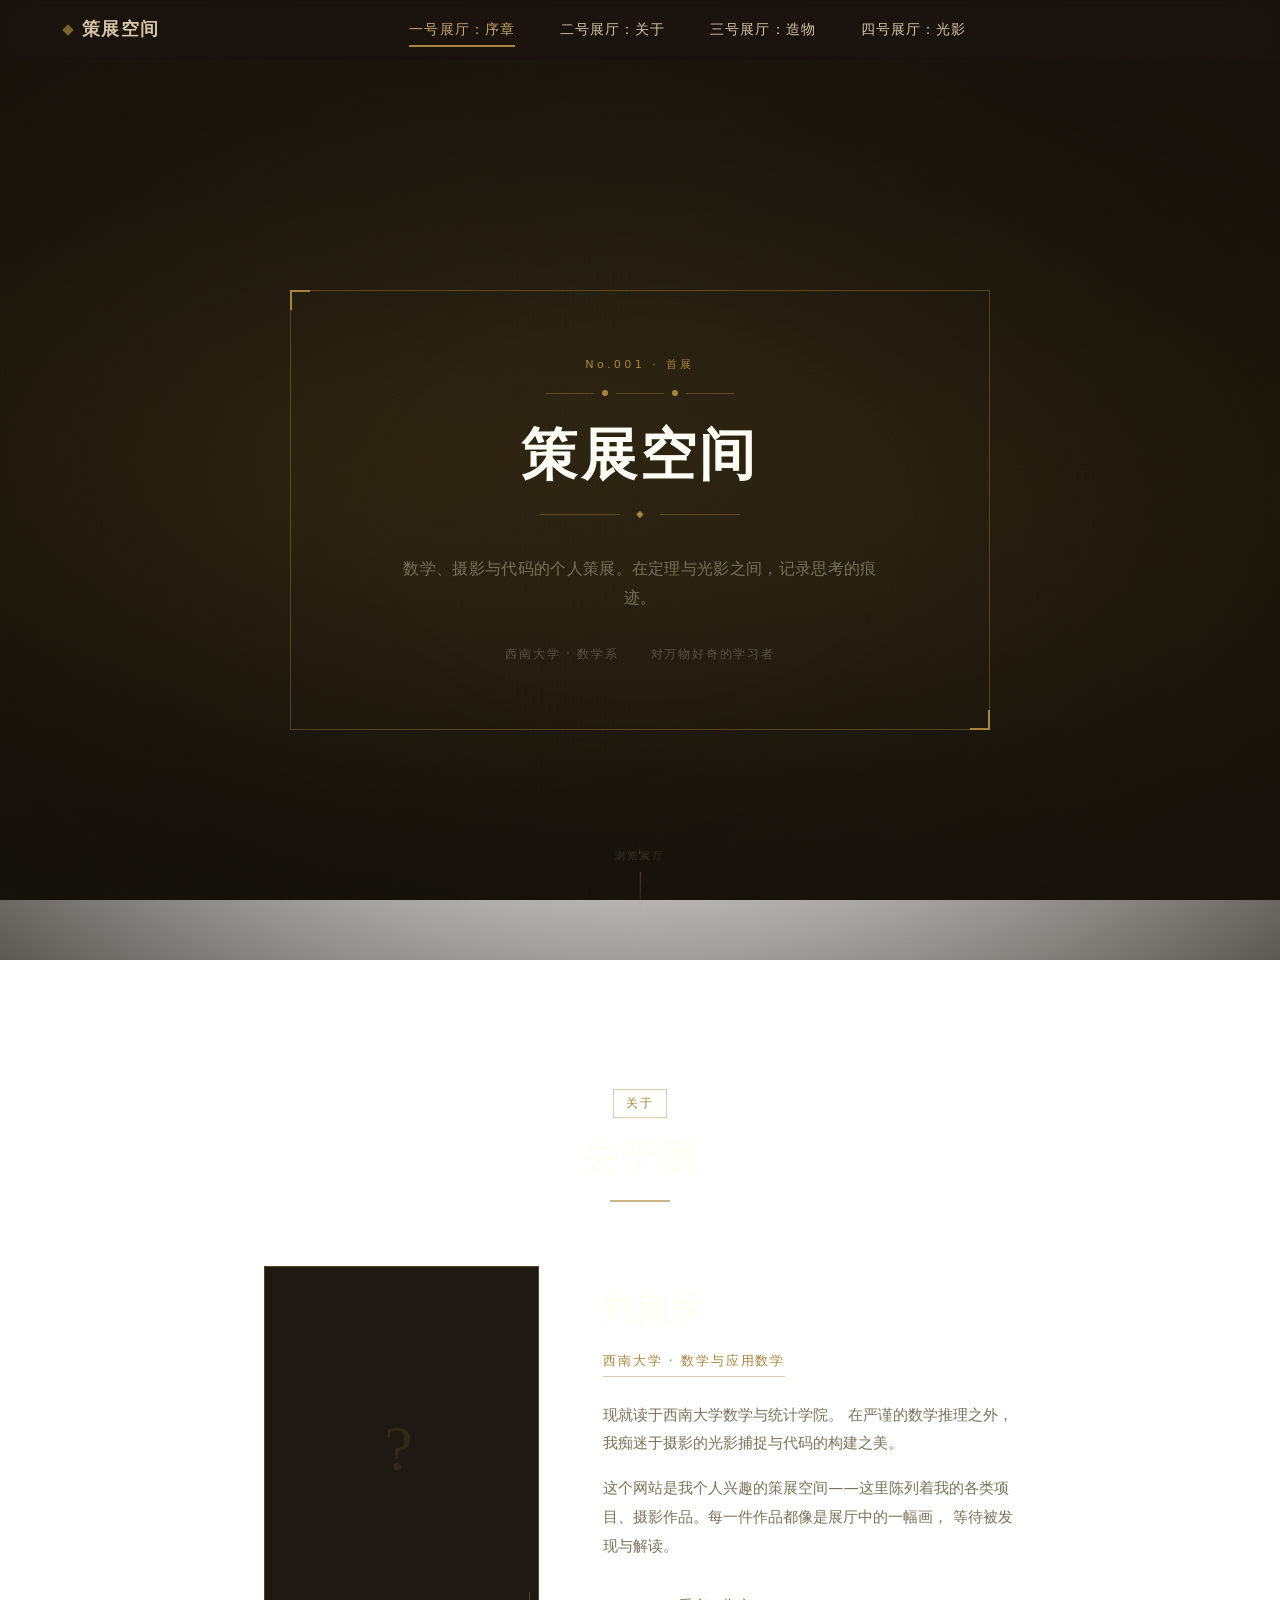
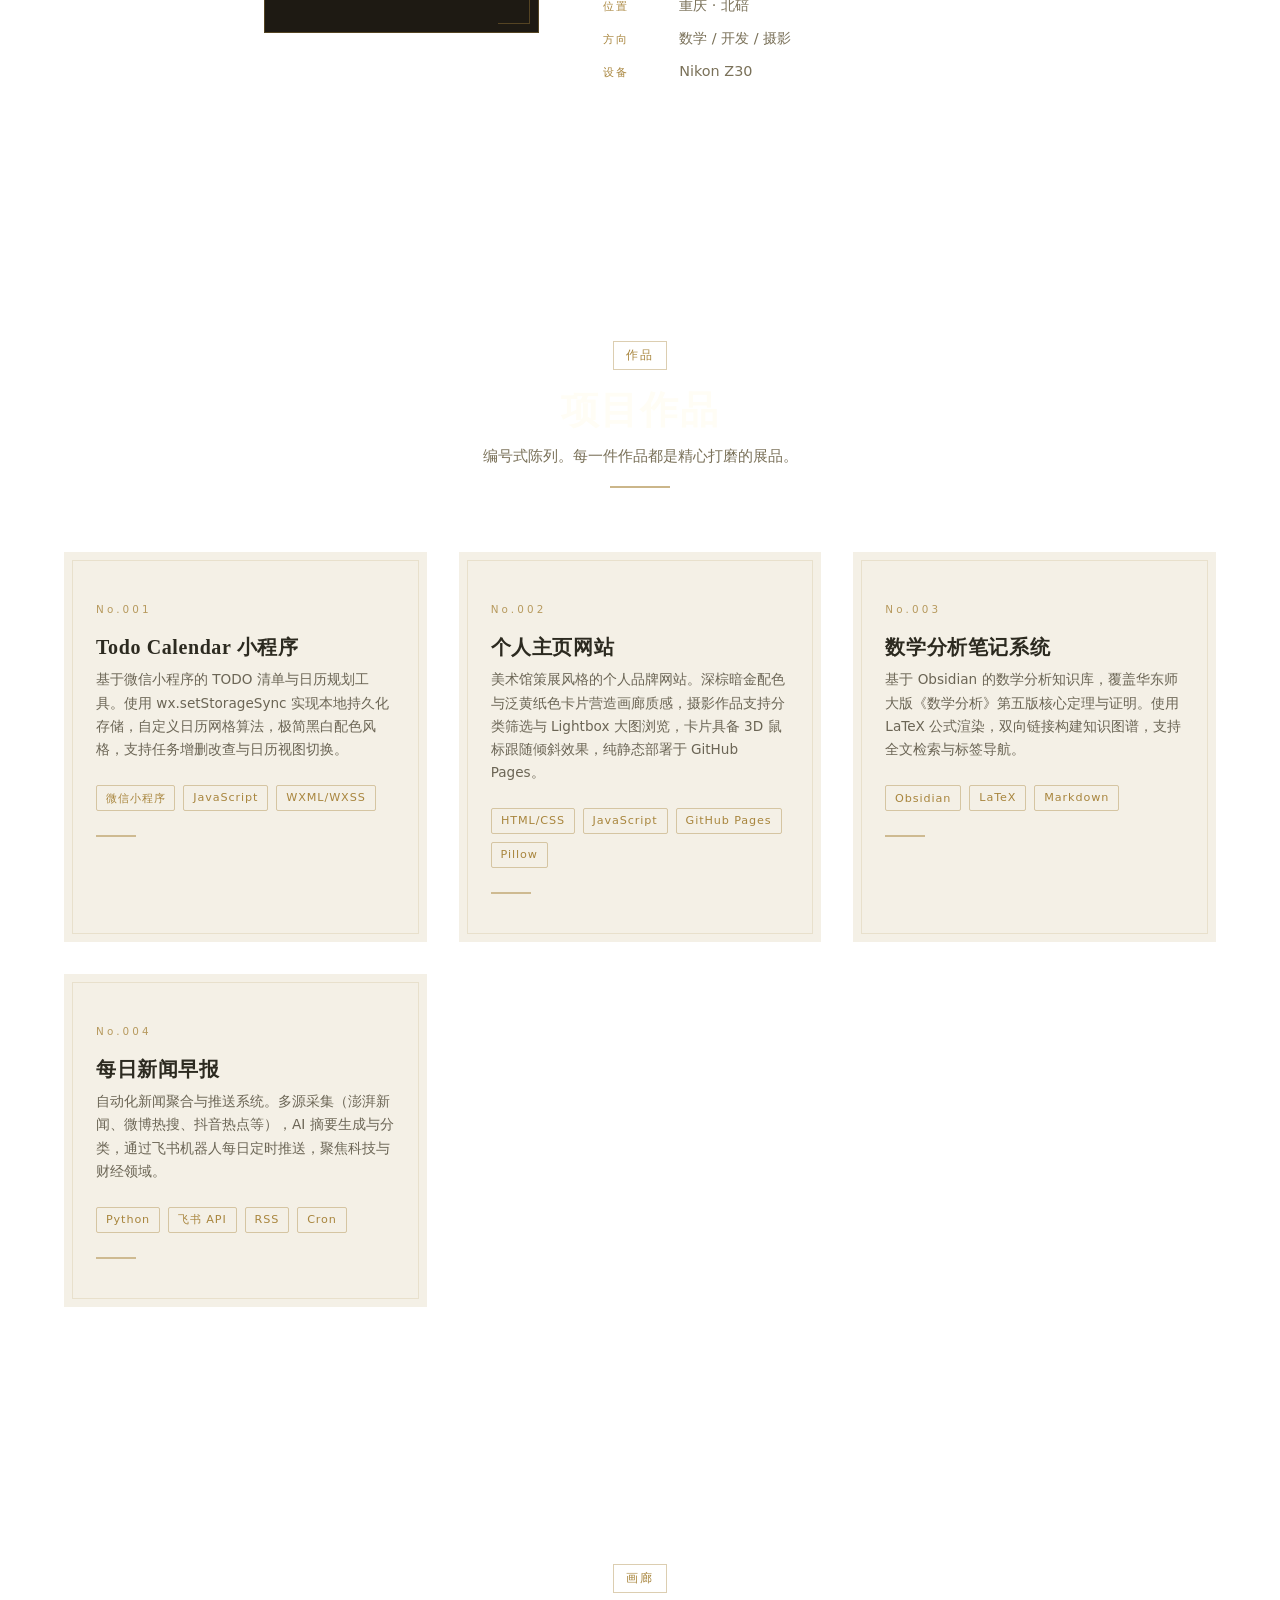
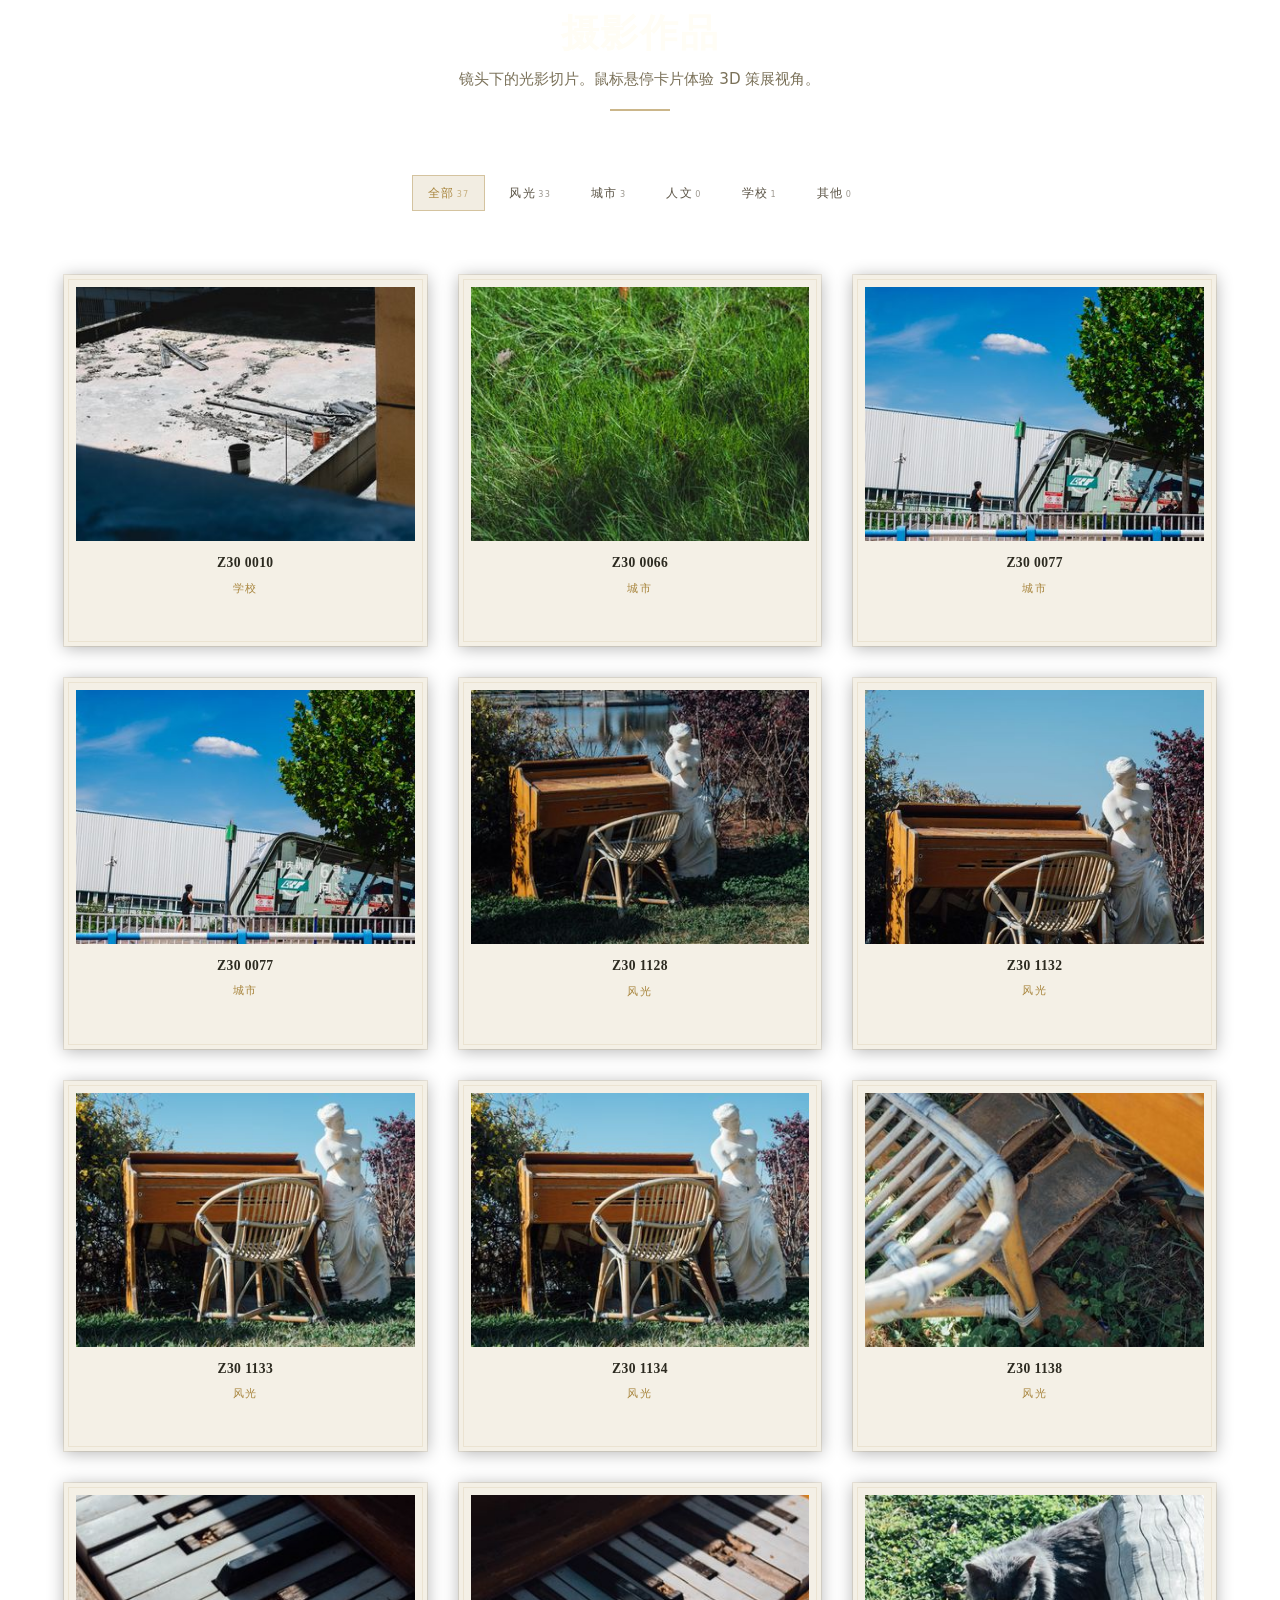
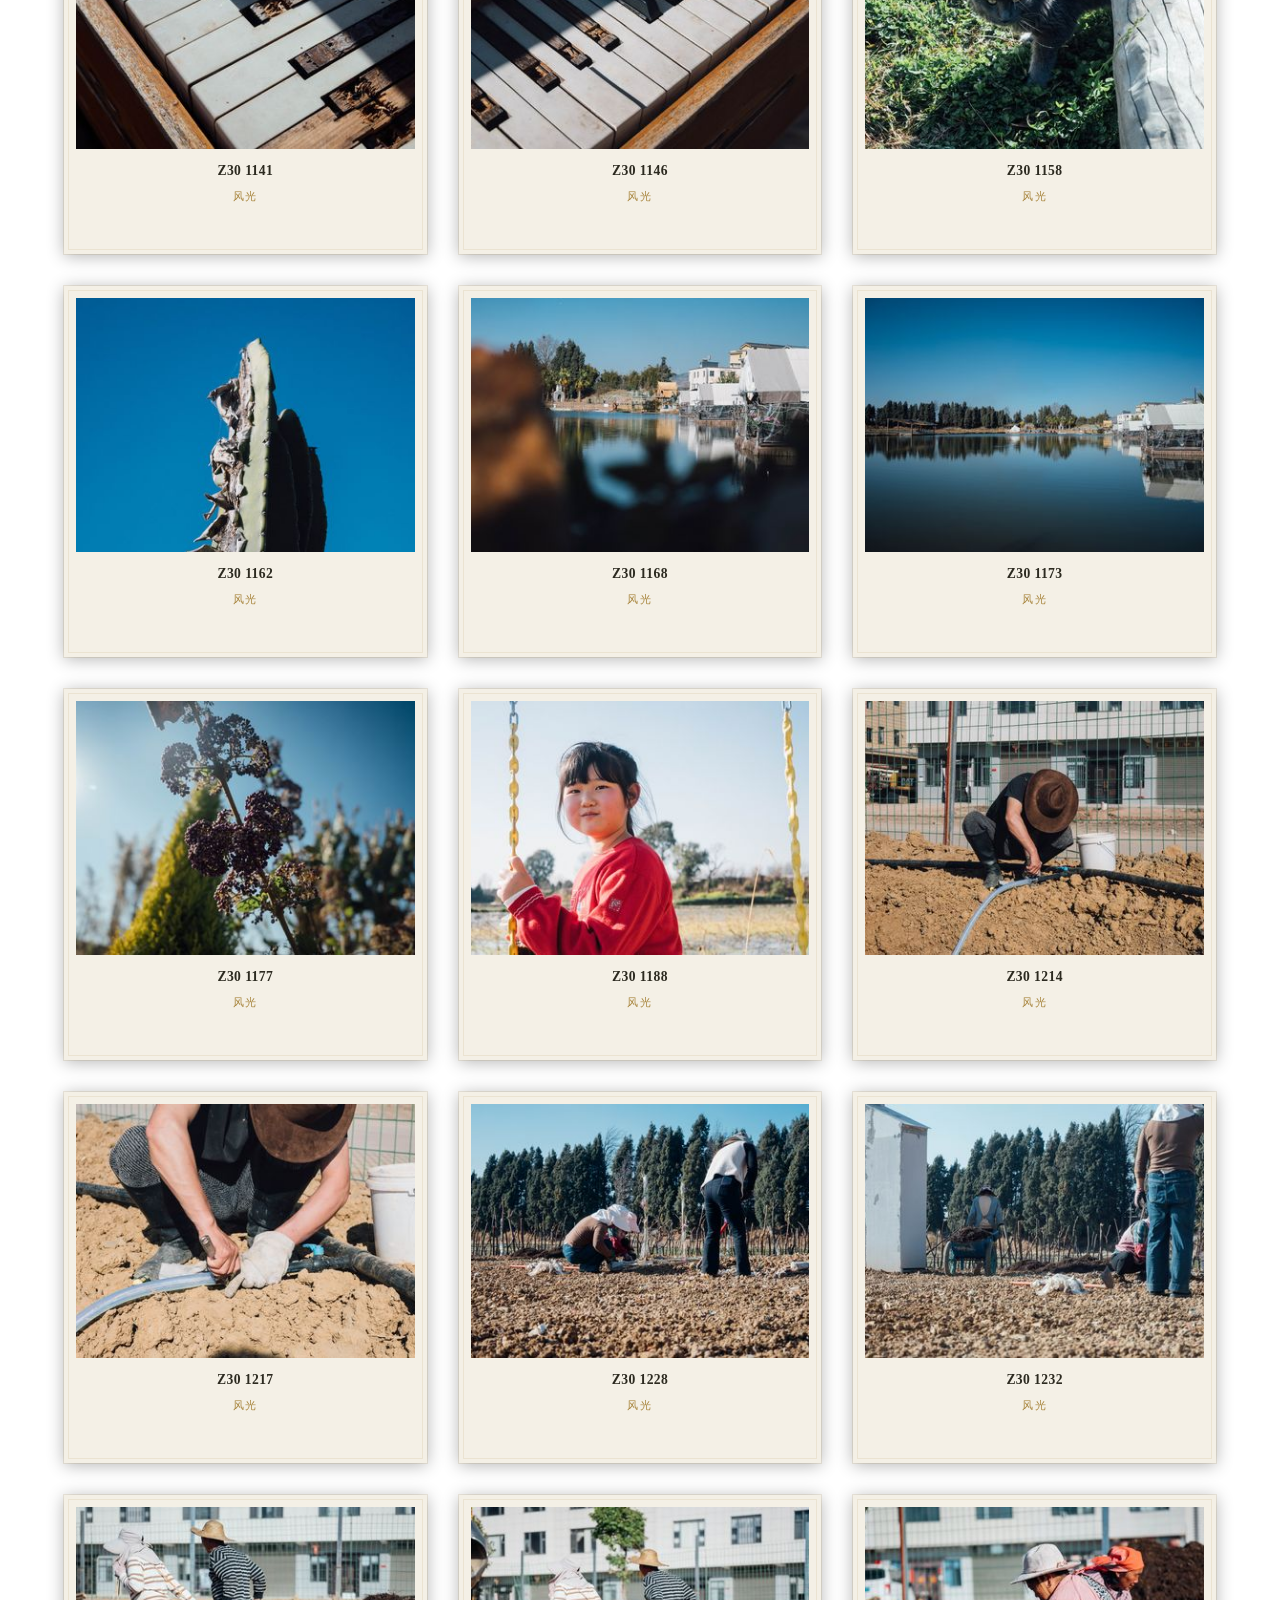
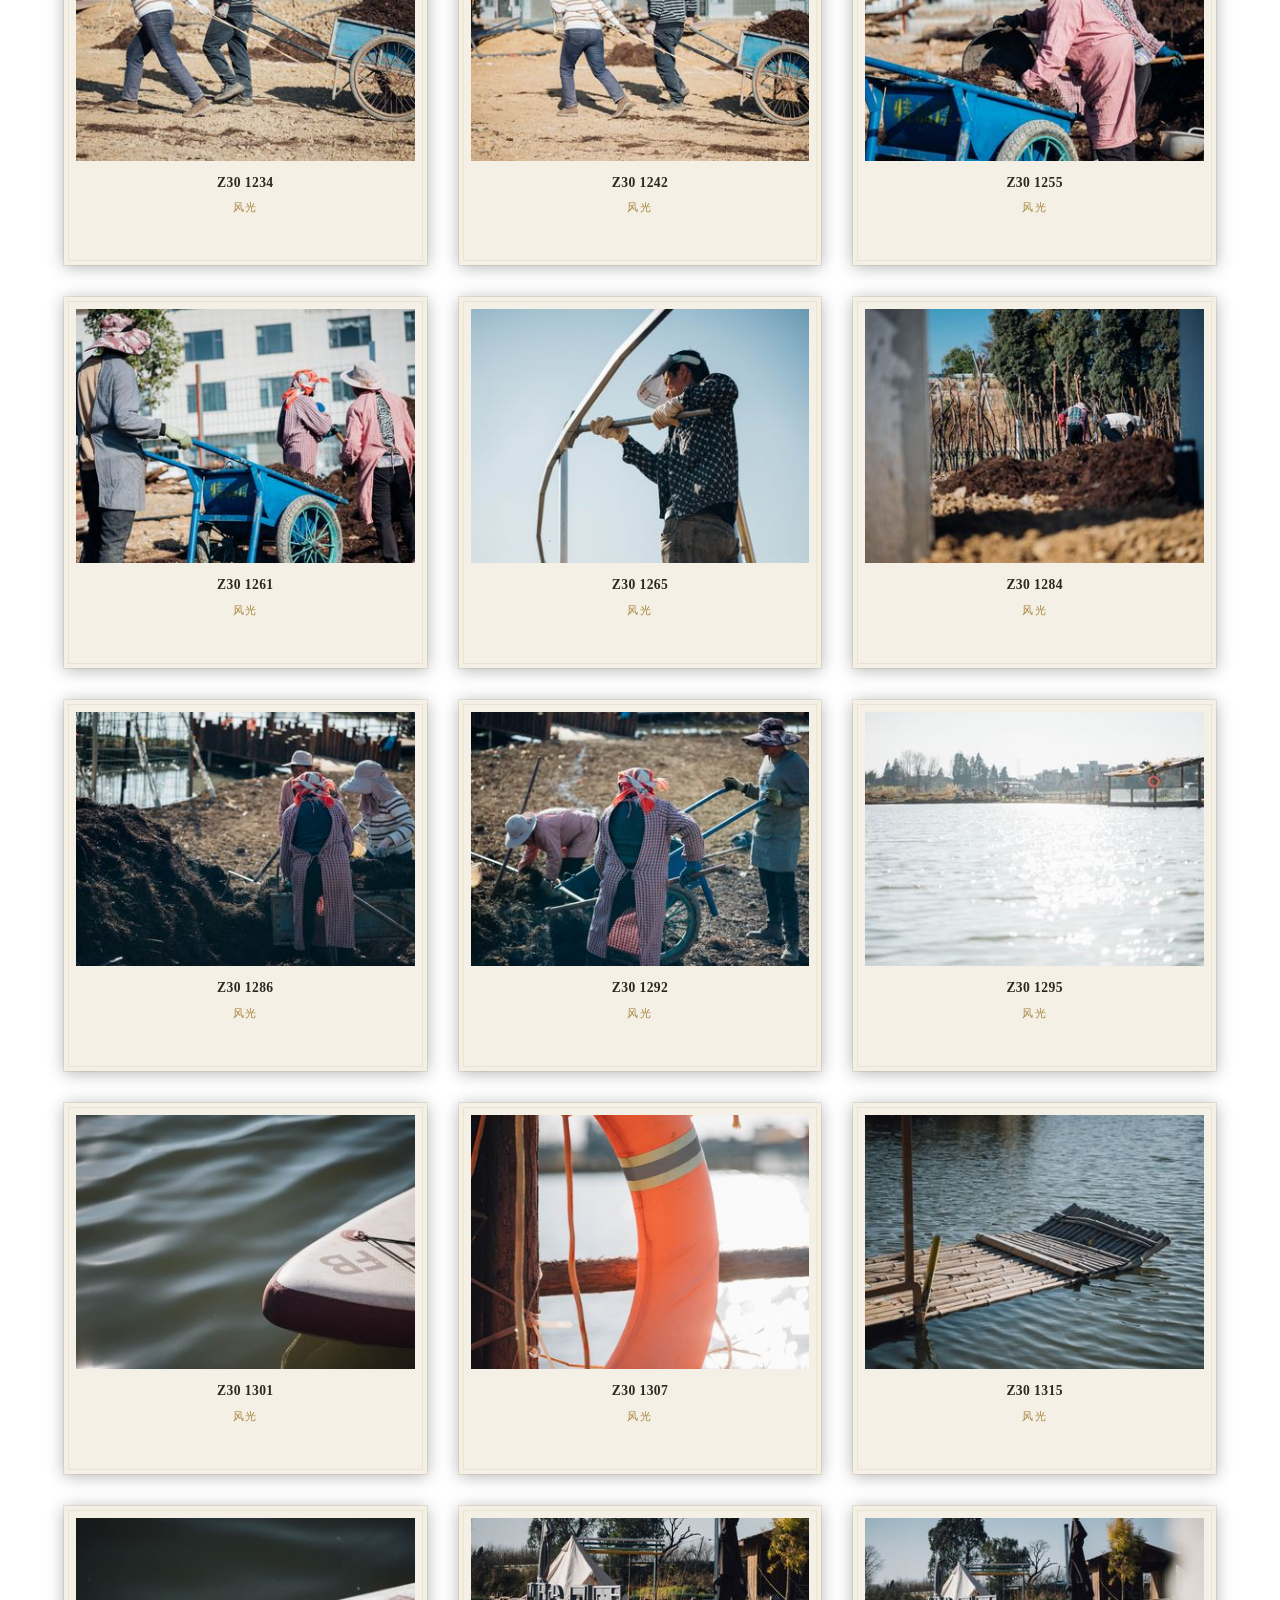
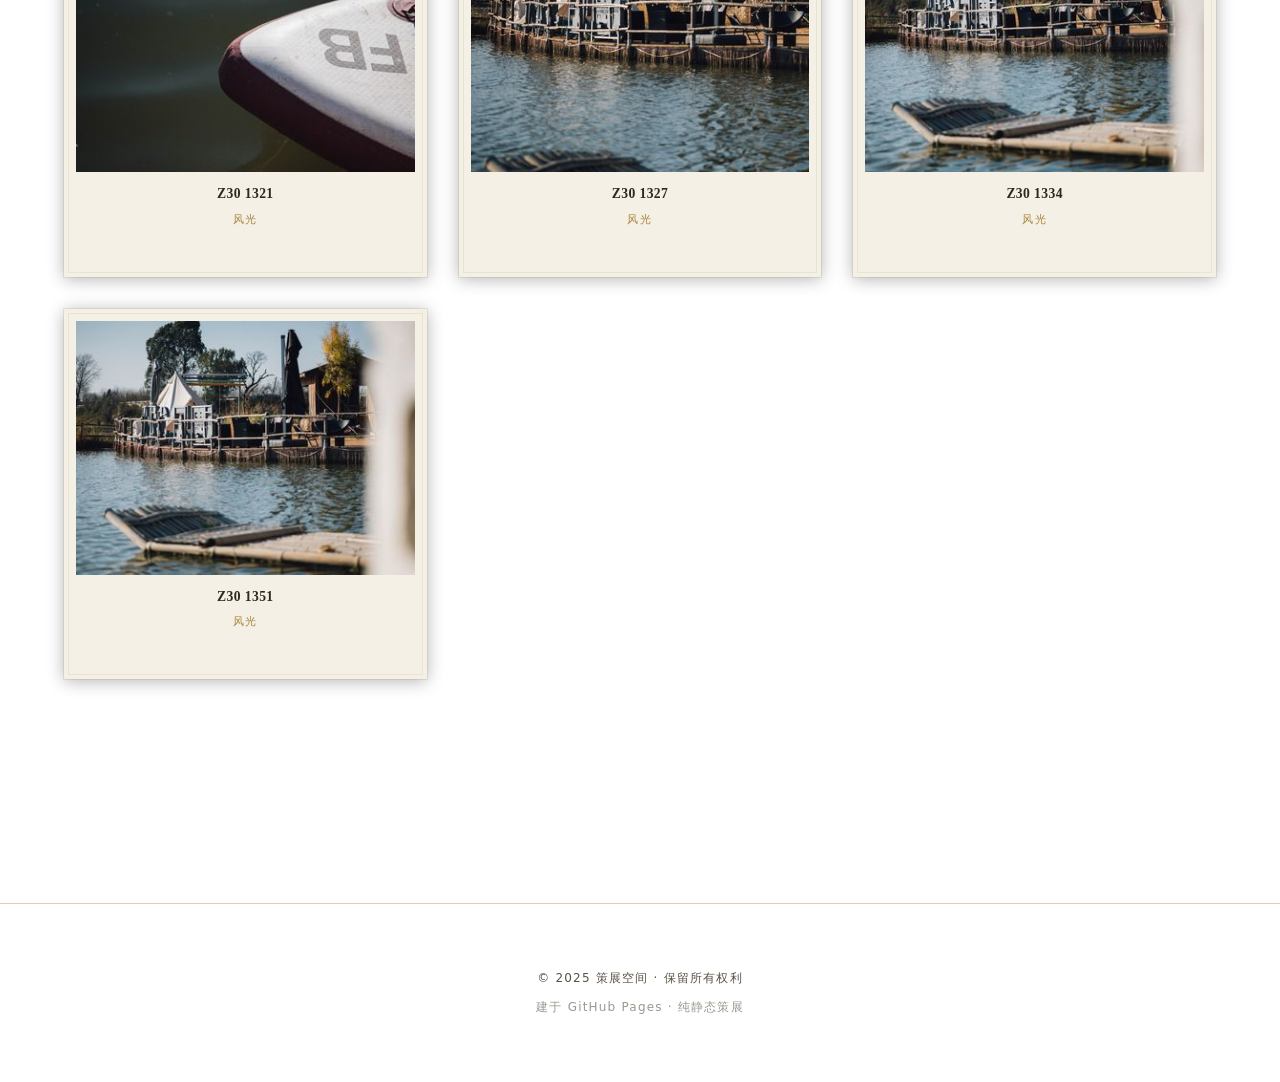
==== index.html @ edd79887 "init: 策展空间个人站（公开版，朋友照片已出库）" ====
<!DOCTYPE html>
<html lang="zh-CN">
<head>
  <meta charset="UTF-8" />
  <meta name="viewport" content="width=device-width, initial-scale=1.0" />
  <meta name="description" content="个人主页 — 数学、摄影与代码的策展空间" />
  <title>策展空间 · 个人主页</title>

  <!-- CSS (顺序: reset → variables → layout → 板块) -->
  <link rel="stylesheet" href="css/reset.css" />
  <link rel="stylesheet" href="css/variables.css" />
  <link rel="stylesheet" href="css/layout.css" />
  <link rel="stylesheet" href="css/hero.css" />
  <link rel="stylesheet" href="css/about.css" />
  <link rel="stylesheet" href="css/projects.css" />
  <link rel="stylesheet" href="css/gallery.css" />
  <link rel="stylesheet" href="css/lightbox.css" />
  <link rel="stylesheet" href="css/hero-effects.css" />
  <link rel="stylesheet" href="css/nav.css" />

  <!-- Favicon (简单几何图形 SVG) -->
  <link rel="icon" href="data:image/svg+xml,<svg xmlns='http://www.w3.org/2000/svg' viewBox='0 0 100 100'><rect width='100' height='100' fill='%2317130C' rx='4'/><text y='72' font-size='60' text-anchor='middle' x='50' fill='%23A8853D' font-family='serif'>策</text></svg>" />
</head>
<body>

  <!-- ═══════════════════════════════════════════
        顶部导航栏
        ═══════════════════════════════════════════ -->
  <header class="nav" id="nav">
    <div class="nav__inner container">
      <!-- 左侧: Logo -->
      <a href="#home" class="nav__logo" aria-label="返回首页">
        <span class="nav__logo-decor"></span>
        <span class="nav__logo-text">策展空间</span>
      </a>

      <!-- 中间: 导航链接 -->
      <nav class="nav__menu" id="nav-menu" aria-label="主导航">
        <ul class="nav__links">
          <li><a href="#home" class="nav__link nav__link--active">一号展厅：序章</a></li>
          <li><a href="#about" class="nav__link">二号展厅：关于</a></li>
          <li><a href="#projects" class="nav__link">三号展厅：造物</a></li>
          <li><a href="#gallery" class="nav__link">四号展厅：光影</a></li>
        </ul>
      </nav>

      <!-- 右侧: 操作按钮 -->
      <div class="nav__actions">
        <!-- 汉堡菜单 (移动端) -->
        <button class="nav__hamburger" id="nav-hamburger" aria-expanded="false" aria-controls="nav-menu" aria-label="打开菜单">
          <span class="nav__hamburger-line"></span>
          <span class="nav__hamburger-line"></span>
        </button>
      </div>
    </div>
  </header>

  <!-- 移动端遮罩 -->
  <div class="nav__overlay" id="nav-overlay"></div>

  <!-- ═══════════════════════════════════════════
        Hero 首屏
        ═══════════════════════════════════════════ -->
  <header class="hero" id="home">

    <!-- 动态背景层：Ken Burns 推拉 + 金色光点漂浮 -->
    <div class="hero__bg"></div>
    <div class="hero__particles">
      <span class="hero__particle"></span><span class="hero__particle"></span>
      <span class="hero__particle"></span><span class="hero__particle"></span>
      <span class="hero__particle"></span><span class="hero__particle"></span>
      <span class="hero__particle"></span><span class="hero__particle"></span>
      <span class="hero__particle"></span><span class="hero__particle"></span>
      <span class="hero__particle"></span><span class="hero__particle"></span>
    </div>

    <div class="hero__frame fade-in">
      <div class="hero__number">No.001 · 首展</div>

      <!-- 装饰 -->
      <div class="hero__ornament">
        <span class="hero__ornament-line"></span>
        <span class="hero__ornament-dot"></span>
        <span class="hero__ornament-line"></span>
        <span class="hero__ornament-dot"></span>
        <span class="hero__ornament-line"></span>
      </div>

      <h1 class="hero__title">
        <span class="hero__title-line">策展空间</span>
      </h1>

      <div class="hero__divider">
        <span class="hero__divider-line"></span>
        <span class="hero__divider-icon">◆</span>
        <span class="hero__divider-line"></span>
      </div>

      <p class="hero__subtitle">
        数学、摄影与代码的个人策展。在定理与光影之间，记录思考的痕迹。
      </p>

      <div class="hero__meta">
        <span>西南大学 · 数学系</span>
        <span>对万物好奇的学习者</span>
      </div>
    </div>

    <!-- 滚动指示 -->
    <a href="#about" class="hero__scroll" aria-label="向下滚动">
      <span class="hero__scroll-text">浏览展厅</span>
      <span class="hero__scroll-line"></span>
    </a>
  </header>


  <!-- ═══════════════════════════════════════════
       关于我
       ═══════════════════════════════════════════ -->
  <section class="section" id="about">
    <div class="container container--narrow">

      <div class="section__header fade-in">
        <span class="section__label">关于</span>
        <h2 class="section__title">关于我</h2>
        <div class="rule"></div>
      </div>

      <div class="about__content">
        <!-- 左侧: 肖像 -->
        <div class="about__portrait fade-in fade-in--delay-1">
          <div class="about__portrait-frame">
            <span class="about__portrait-placeholder">?</span>
          </div>
        </div>

        <!-- 右侧: 文字 -->
        <div class="about__text fade-in fade-in--delay-2">
          <h2 class="about__name">刘同学</h2>
          <span class="about__role">西南大学 · 数学与应用数学</span>

          <div class="about__bio">
            <p>
              现就读于西南大学数学与统计学院。 在严谨的数学推理之外，我痴迷于摄影的光影捕捉与代码的构建之美。
            </p>
            <p>
              这个网站是我个人兴趣的策展空间——这里陈列着我的各类项目、摄影作品。每一件作品都像是展厅中的一幅画，
              等待被发现与解读。
            </p>
          </div>

          <div class="about__details">
            <div class="about__detail">
              <span class="about__detail-label">位置</span>
              <span class="about__detail-value">重庆 · 北碚</span>
            </div>
            <div class="about__detail">
              <span class="about__detail-label">方向</span>
              <span class="about__detail-value">数学 / 开发 / 摄影</span>
            </div>
            <div class="about__detail">
              <span class="about__detail-label">设备</span>
              <span class="about__detail-value">Nikon Z30</span>
            </div>
          </div>
        </div>
      </div>

    </div>
  </section>


  <!-- ═══════════════════════════════════════════
       项目作品
       ═══════════════════════════════════════════ -->
  <section class="section" id="projects">
    <div class="container">

      <div class="section__header fade-in">
        <span class="section__label">作品</span>
        <h2 class="section__title">项目作品</h2>
        <p class="section__subtitle">
          编号式陈列。每一件作品都是精心打磨的展品。
        </p>
        <div class="rule"></div>
      </div>

      <div class="projects__grid" id="projects-grid">
        <!-- 由 main.js 动态渲染 -->
      </div>

    </div>
  </section>


  <!-- ═══════════════════════════════════════════
       摄影作品
       ═══════════════════════════════════════════ -->
  <section class="section" id="gallery">
    <div class="container">

      <div class="section__header fade-in">
        <span class="section__label">画廊</span>
        <h2 class="section__title">摄影作品</h2>
        <p class="section__subtitle">
          镜头下的光影切片。鼠标悬停卡片体验 3D 策展视角。
        </p>
        <div class="rule"></div>
      </div>

      <!-- 分类筛选 -->
      <div class="gallery__filters fade-in fade-in--delay-1" id="gallery-filters">
        <!-- 由 gallery.js 动态渲染 -->
      </div>

      <!-- 照片网格 -->
      <div class="gallery__grid" id="gallery-grid">
        <!-- 由 gallery.js 动态渲染 -->
      </div>

    </div>
  </section>


  <!-- ═══════════════════════════════════════════
       页脚
       ═══════════════════════════════════════════ -->
  <footer style="text-align:center;padding:var(--space-3xl) var(--space-lg);color:var(--text-muted);font-size:0.75rem;letter-spacing:0.1em;border-top:var(--rule-thin);margin-top:var(--space-4xl);">
    <p>&copy; 2025 策展空间 · 保留所有权利</p>
    <p style="margin-top:var(--space-sm);opacity:0.6;">建于 GitHub Pages · 纯静态策展</p>
  </footer>


  <!-- ═══════════════════════════════════════════
       JavaScript (顺序依赖: CardTilt → Lightbox → Gallery → main)
       ═══════════════════════════════════════════ -->
  <script src="js/nav.js"></script>
  <script src="js/card-tilt.js"></script>
  <script src="js/lightbox.js"></script>
  <script src="js/gallery.js"></script>
  <script src="js/main.js"></script>

</body>
</html>
---- css/variables.css ----
/* ===============================================================
   variables.css — 设计系统变量 (美术馆 / 策展风格)
   =============================================================== */

:root {
  /* ── 背景色系 ── */
  --bg-deep:       #17130C;
  --bg-warm:       #191409;
  --bg-gradient:   linear-gradient(180deg, var(--bg-deep) 0%, var(--bg-warm) 50%, #14100b 100%);
  --bg-surface:    #1E1A13;

  /* ── 点缀色: 暗金 ── */
  --gold:          #A8853D;
  --gold-light:    #C9B488;
  --gold-dim:      rgba(168, 133, 61, 0.15);
  --gold-border:   rgba(168, 133, 61, 0.4);

  /* ── 卡片色: 泛黄纸 ── */
  --paper:         #F4F0E6;
  --paper-light:   #FBF9F3;
  --paper-muted:   #E8E2D2;
  --paper-dark:    #D4CCB5;

  /* ── 文字色系 ── */
  --text-primary:  #FFFDF5;
  --text-secondary:#7A7159;
  --text-muted:    #5A5345;
  --text-on-paper: #2C2A20;
  --text-on-paper-secondary: #6B6555;

  /* ── 字体 ── */
  --font-serif:    "Noto Serif SC", "Source Han Serif SC", "SimSun", "STSong", Georgia, "Times New Roman", serif;
  --font-sans:     "Noto Sans SC", "Source Han Sans SC", "PingFang SC", "Microsoft YaHei", "Hiragino Sans GB", system-ui, -apple-system, sans-serif;
  --font-display:  "Noto Serif SC", "STSong", Georgia, serif;

  /* ── 间距 ── */
  --space-sm:      0.5rem;
  --space-md:      1rem;
  --space-lg:      1.5rem;
  --space-xl:      2rem;
  --space-2xl:     3rem;
  --space-3xl:     4rem;
  --space-4xl:     6rem;
  --space-5xl:     8rem;

  /* ── 容器宽度 ── */
  --container-max: 1200px;
  --container-narrow: 800px;

  /* ── 圆角 ── */
  --radius-sm:     2px;
  --radius-md:     4px;
  --radius-lg:     8px;

  /* ── 阴影 ── */
  --shadow-card:   0 2px 16px rgba(0, 0, 0, 0.3), 0 0 0 1px rgba(168, 133, 61, 0.15);
  --shadow-frame:  0 4px 24px rgba(0, 0, 0, 0.4), 0 0 0 1px rgba(168, 133, 61, 0.25);
  --shadow-hover:  0 8px 40px rgba(0, 0, 0, 0.5), 0 0 0 1px rgba(201, 180, 136, 0.4);

  /* ── 过渡 ── */
  --ease-out:      cubic-bezier(0.25, 0.46, 0.45, 0.94);
  --ease-in-out:   cubic-bezier(0.645, 0.045, 0.355, 1);
  --duration-fast: 0.2s;
  --duration-base: 0.35s;
  --duration-slow: 0.6s;

  /* ── 版面装饰 ── */
  --rule-thin:     1px solid var(--gold-border);
  --rule-thick:    2px solid var(--gold-border);
}
---- css/layout.css ----
/* ===============================================================
   layout.css — 全局布局 + 通用组件
   =============================================================== */

/* ── 基础 ── */
body {
  font-family: var(--font-sans);
  font-size: 16px;
  color: var(--text-primary);
  background: var(--bg-gradient);
  background-attachment: fixed;
  line-height: 1.75;
  overflow-x: hidden;
}

/* ── 容器 ── */
.container {
  width: 100%;
  max-width: var(--container-max);
  margin: 0 auto;
  padding: 0 var(--space-lg);
}

.container--narrow {
  max-width: var(--container-narrow);
}

/* ── 区块通用样式 ── */
.section {
  padding: var(--space-5xl) 0;
  position: relative;
}

.section__header {
  text-align: center;
  margin-bottom: var(--space-3xl);
}

.section__label {
  display: inline-block;
  font-family: var(--font-sans);
  font-size: 0.75rem;
  letter-spacing: 0.2em;
  text-transform: uppercase;
  color: var(--gold);
  border: 1px solid var(--gold-border);
  padding: 0.25em 1em;
  margin-bottom: var(--space-md);
}

.section__title {
  font-family: var(--font-display);
  font-size: clamp(1.75rem, 3vw, 2.5rem);
  font-weight: 700;
  color: var(--text-primary);
  letter-spacing: 0.04em;
  line-height: 1.3;
}

.section__subtitle {
  font-size: 0.95rem;
  color: var(--text-secondary);
  margin-top: var(--space-sm);
  max-width: 600px;
  margin-left: auto;
  margin-right: auto;
  line-height: 1.7;
}

/* ── 装饰分割线 ── */
.rule {
  width: 60px;
  height: 2px;
  background: var(--gold);
  margin: var(--space-md) auto;
  opacity: 0.6;
}

/* ── 淡入动画 ── */
.fade-in {
  opacity: 0;
  transform: translateY(24px);
  transition: opacity var(--duration-slow) var(--ease-out),
              transform var(--duration-slow) var(--ease-out);
}

.fade-in.visible {
  opacity: 1;
  transform: translateY(0);
}

.fade-in--delay-1 { transition-delay: 0.1s; }
.fade-in--delay-2 { transition-delay: 0.2s; }
.fade-in--delay-3 { transition-delay: 0.3s; }
.fade-in--delay-4 { transition-delay: 0.4s; }
.fade-in--delay-5 { transition-delay: 0.5s; }

/* ── 响应式 ── */
@media (max-width: 768px) {
  .section {
    padding: var(--space-3xl) 0;
  }

  .container {
    padding: 0 var(--space-md);
  }

  .section__header {
    margin-bottom: var(--space-2xl);
  }
}
---- css/hero.css ----
/* ===============================================================
   hero.css — 首屏 Hero (展览海报风格)
   =============================================================== */

.hero {
  min-height: 100vh;
  display: flex;
  align-items: center;
  justify-content: center;
  position: relative;
  overflow: hidden;
}

/* 纹理叠加 */
.hero::before {
  content: '';
  position: absolute;
  inset: 0;
  background:
    radial-gradient(ellipse at 20% 50%, rgba(168, 133, 61, 0.06) 0%, transparent 50%),
    radial-gradient(ellipse at 80% 50%, rgba(168, 133, 61, 0.04) 0%, transparent 50%);
  pointer-events: none;
}

.hero__frame {
  text-align: center;
  padding: var(--space-3xl) var(--space-2xl);
  border: var(--rule-thin);
  position: relative;
  z-index: 2;
  max-width: 700px;
  width: 90%;
}

/* 画框四角装饰 */
.hero__frame::before,
.hero__frame::after {
  content: '';
  position: absolute;
  width: 20px;
  height: 20px;
  border-color: var(--gold);
  border-style: solid;
}
.hero__frame::before {
  top: -1px;
  left: -1px;
  border-width: 2px 0 0 2px;
}
.hero__frame::after {
  bottom: -1px;
  right: -1px;
  border-width: 0 2px 2px 0;
}

.hero__ornament {
  display: flex;
  align-items: center;
  justify-content: center;
  gap: var(--space-sm);
  margin-bottom: var(--space-lg);
}

.hero__ornament-line {
  width: 48px;
  height: 1px;
  background: var(--gold-border);
}

.hero__ornament-dot {
  width: 6px;
  height: 6px;
  background: var(--gold);
  border-radius: 50%;
}

.hero__number {
  font-family: var(--font-sans);
  font-size: 0.7rem;
  letter-spacing: 0.3em;
  color: var(--gold);
  margin-bottom: var(--space-md);
}

.hero__title {
  font-family: var(--font-display);
  font-size: clamp(2rem, 5vw, 3.5rem);
  font-weight: 700;
  color: var(--text-primary);
  letter-spacing: 0.06em;
  line-height: 1.25;
  margin-bottom: var(--space-md);
}

.hero__title-line {
  display: block;
}

.hero__subtitle {
  font-size: 1rem;
  color: var(--text-secondary);
  max-width: 480px;
  margin: 0 auto var(--space-xl);
  line-height: 1.8;
  letter-spacing: 0.02em;
}

.hero__divider {
  display: flex;
  align-items: center;
  justify-content: center;
  gap: var(--space-md);
  margin-bottom: var(--space-xl);
}

.hero__divider-line {
  width: 80px;
  height: 1px;
  background: var(--gold-border);
}

.hero__divider-icon {
  color: var(--gold);
  font-size: 0.6rem;
}

.hero__meta {
  display: flex;
  justify-content: center;
  gap: var(--space-xl);
  font-size: 0.75rem;
  letter-spacing: 0.15em;
  color: var(--text-muted);
  font-family: var(--font-sans);
}

/* 向下滚动指示器 */
.hero__scroll {
  position: absolute;
  bottom: var(--space-2xl);
  left: 50%;
  transform: translateX(-50%);
  display: flex;
  flex-direction: column;
  align-items: center;
  gap: var(--space-sm);
  opacity: 0.5;
  transition: opacity var(--duration-base);
  z-index: 2;
}

.hero__scroll:hover {
  opacity: 1;
}

.hero__scroll-text {
  font-size: 0.65rem;
  letter-spacing: 0.25em;
  color: var(--text-muted);
}

.hero__scroll-line {
  width: 1px;
  height: 40px;
  background: linear-gradient(to bottom, var(--gold), transparent);
  animation: scrollPulse 2s ease-in-out infinite;
}

@keyframes scrollPulse {
  0%, 100% { opacity: 0.3; }
  50% { opacity: 1; }
}

@media (max-width: 480px) {
  .hero__frame {
    padding: var(--space-xl) var(--space-md);
  }

  .hero__meta {
    flex-direction: column;
    gap: var(--space-sm);
    align-items: center;
  }
}
---- css/about.css ----
/* ===============================================================
   about.css — 关于我
   =============================================================== */

.about__content {
  display: grid;
  grid-template-columns: 1fr 1.5fr;
  gap: var(--space-3xl);
  align-items: start;
  max-width: 900px;
  margin: 0 auto;
}

/* ── 左侧: 肖像区 ── */
.about__portrait {
  position: relative;
}

.about__portrait-frame {
  position: relative;
  aspect-ratio: 3 / 4;
  background: var(--bg-surface);
  border: var(--rule-thin);
  display: flex;
  align-items: center;
  justify-content: center;
  overflow: hidden;
}

.about__portrait-placeholder {
  font-family: var(--font-display);
  font-size: 4rem;
  color: var(--gold-dim);
  letter-spacing: 0.1em;
}

/* 肖像装饰角标 */
.about__portrait-frame::after {
  content: '';
  position: absolute;
  bottom: 8px;
  right: 8px;
  width: 32px;
  height: 32px;
  border-right: 1px solid var(--gold-border);
  border-bottom: 1px solid var(--gold-border);
}

/* ── 右侧: 文字区 ── */
.about__text {
  padding-top: var(--space-md);
}

.about__name {
  font-family: var(--font-display);
  font-size: clamp(1.5rem, 2.5vw, 2rem);
  font-weight: 700;
  color: var(--text-primary);
  letter-spacing: 0.06em;
  margin-bottom: var(--space-sm);
}

.about__role {
  display: inline-block;
  font-size: 0.8rem;
  letter-spacing: 0.15em;
  color: var(--gold);
  border-bottom: 1px solid var(--gold-border);
  padding-bottom: 0.25em;
  margin-bottom: var(--space-lg);
}

.about__bio {
  font-size: 0.95rem;
  color: var(--text-secondary);
  line-height: 1.9;
}

.about__bio p + p {
  margin-top: var(--space-md);
}

/* ── 信息列表 ── */
.about__details {
  margin-top: var(--space-xl);
  display: grid;
  gap: var(--space-sm);
}

.about__detail {
  display: flex;
  align-items: baseline;
  gap: var(--space-md);
  font-size: 0.9rem;
}

.about__detail-label {
  font-size: 0.7rem;
  letter-spacing: 0.15em;
  color: var(--gold);
  min-width: 60px;
  font-family: var(--font-sans);
}

.about__detail-value {
  color: var(--text-secondary);
}

/* ── 响应式 ── */
@media (max-width: 768px) {
  .about__content {
    grid-template-columns: 1fr;
    gap: var(--space-2xl);
  }

  .about__portrait-frame {
    max-width: 280px;
    margin: 0 auto;
  }

  .about__text {
    padding-top: 0;
  }
}
---- css/projects.css ----
/* ===============================================================
   projects.css — 项目作品卡片 (编号式陈列)
   =============================================================== */

.projects__grid {
  display: grid;
  grid-template-columns: repeat(auto-fill, minmax(320px, 1fr));
  gap: var(--space-xl);
}

/* ── 项目卡片 ── */
.project-card {
  display: block;
  background: var(--paper);
  color: var(--text-on-paper);
  padding: var(--space-2xl) var(--space-xl);
  position: relative;
  text-decoration: none;
  cursor: pointer;
  transition:
    transform var(--duration-base) var(--ease-out),
    box-shadow var(--duration-base) var(--ease-out);
  transform-style: preserve-3d;
  perspective: 800px;
}

.project-card:hover {
  transform: translateY(-4px);
  box-shadow: var(--shadow-hover);
}

/* 编号 */
.project-card__number {
  font-family: var(--font-sans);
  font-size: 0.65rem;
  letter-spacing: 0.3em;
  color: var(--gold);
  margin-bottom: var(--space-md);
  opacity: 0.8;
}

.project-card__title {
  font-family: var(--font-display);
  font-size: 1.25rem;
  font-weight: 600;
  letter-spacing: 0.03em;
  margin-bottom: var(--space-sm);
  color: var(--text-on-paper);
  line-height: 1.3;
}

.project-card__desc {
  font-size: 0.85rem;
  color: var(--text-on-paper-secondary);
  line-height: 1.7;
  margin-bottom: var(--space-lg);
}

/* 标签 */
.project-card__tags {
  display: flex;
  flex-wrap: wrap;
  gap: var(--space-sm);
}

.project-card__tag {
  font-size: 0.7rem;
  letter-spacing: 0.08em;
  padding: 0.2em 0.8em;
  border: 1px solid var(--gold-border);
  color: var(--gold);
  border-radius: var(--radius-sm);
}

/* 底部分割装饰 */
.project-card__rule {
  width: 40px;
  height: 2px;
  background: var(--gold);
  margin-top: var(--space-lg);
  opacity: 0.5;
}

/* 卡片画框内阴影 */
.project-card::after {
  content: '';
  position: absolute;
  inset: 8px;
  border: 1px solid rgba(168, 133, 61, 0.15);
  pointer-events: none;
}

/* ── 响应式 ── */
@media (max-width: 480px) {
  .projects__grid {
    grid-template-columns: 1fr;
  }

  .project-card {
    padding: var(--space-xl) var(--space-lg);
  }
}
---- css/gallery.css ----
/* ===============================================================
   gallery.css — 摄影画廊 + 卡片 3D 翻转效果
   =============================================================== */

/* ── 分类筛选按钮 ── */
.gallery__filters {
  display: flex;
  justify-content: center;
  flex-wrap: wrap;
  gap: var(--space-sm);
  margin-bottom: var(--space-3xl);
}

.gallery__filter-btn {
  font-family: var(--font-sans);
  font-size: 0.78rem;
  letter-spacing: 0.1em;
  color: var(--text-muted);
  padding: 0.5em 1.2em;
  border: 1px solid transparent;
  transition:
    color var(--duration-fast),
    border-color var(--duration-fast),
    background var(--duration-fast);
  cursor: pointer;
}

.gallery__filter-btn:hover {
  color: var(--gold-light);
  border-color: var(--gold-border);
}

.gallery__filter-btn--active {
  color: var(--gold);
  border-color: var(--gold-border);
  background: var(--gold-dim);
}

.gallery__filter-count {
  font-size: 0.65em;
  opacity: 0.6;
  margin-left: 0.3em;
}

/* ── 画廊网格 ── */
.gallery__grid {
  display: grid;
  grid-template-columns: repeat(auto-fill, minmax(280px, 1fr));
  gap: var(--space-xl);
}

/* ── 照片卡片 ── */
.photo-card {
  position: relative;
  cursor: pointer;
  transform-style: preserve-3d;
  perspective: 1000px;
  transition: transform 0.1s ease-out;
  /* 会被 JS 动态设置 transform */
}

/* 画框外容器 */
.photo-card__frame {
  position: relative;
  background: var(--paper);
  padding: 12px 12px 48px;
  box-shadow: var(--shadow-card);
  transition: box-shadow var(--duration-base) var(--ease-out);
}

.photo-card:hover .photo-card__frame {
  box-shadow: var(--shadow-hover);
}

/* 图片容器 */
.photo-card__image-wrap {
  position: relative;
  overflow: hidden;
  aspect-ratio: 4 / 3;
  background: var(--bg-surface);
}

.photo-card__image {
  width: 100%;
  height: 100%;
  object-fit: cover;
  transition: transform var(--duration-slow) var(--ease-out);
}

.photo-card:hover .photo-card__image {
  transform: scale(1.05);
}

/* 悬停叠加层 */
.photo-card__overlay {
  position: absolute;
  inset: 0;
  background: rgba(23, 19, 12, 0.5);
  display: flex;
  align-items: center;
  justify-content: center;
  opacity: 0;
  transition: opacity var(--duration-base);
}

.photo-card:hover .photo-card__overlay {
  opacity: 1;
}

.photo-card__overlay-icon {
  width: 48px;
  height: 48px;
  border: 1px solid var(--gold-light);
  border-radius: 50%;
  display: flex;
  align-items: center;
  justify-content: center;
  color: var(--gold-light);
  font-size: 1.2rem;
}

/* 标题区域 (画框下方) */
.photo-card__info {
  margin-top: 10px;
  text-align: center;
}

.photo-card__title {
  font-family: var(--font-display);
  font-size: 0.85rem;
  font-weight: 600;
  color: var(--text-on-paper);
  letter-spacing: 0.03em;
  margin-bottom: 4px;
}

.photo-card__category {
  font-size: 0.68rem;
  letter-spacing: 0.15em;
  color: var(--gold);
}

/* 画框内阴影效果 */
.photo-card__frame::after {
  content: '';
  position: absolute;
  inset: 4px;
  border: 1px solid rgba(168, 133, 61, 0.12);
  pointer-events: none;
}

/* ── 3D 倾斜光泽 (JS 控制) ── */
.photo-card__glare {
  position: absolute;
  inset: 0;
  pointer-events: none;
  z-index: 2;
  opacity: 0;
  transition: opacity var(--duration-base);
  background: radial-gradient(
    circle at center,
    rgba(255, 255, 255, 0.15) 0%,
    transparent 60%
  );
}

.photo-card:hover .photo-card__glare {
  opacity: 1;
}

/* ── 空状态 ── */
.gallery__empty {
  grid-column: 1 / -1;
  text-align: center;
  padding: var(--space-4xl) 0;
  color: var(--text-muted);
  font-size: 0.9rem;
  letter-spacing: 0.05em;
}

/* ── 加载状态 ── */
.gallery__loading {
  grid-column: 1 / -1;
  text-align: center;
  padding: var(--space-4xl) 0;
  color: var(--text-muted);
  font-size: 0.85rem;
  letter-spacing: 0.1em;
}

/* ── 响应式 ── */
@media (max-width: 768px) {
  .gallery__grid {
    grid-template-columns: repeat(auto-fill, minmax(240px, 1fr));
    gap: var(--space-lg);
  }

  .photo-card__frame {
    padding: 8px 8px 36px;
  }

  .gallery__filters {
    gap: 4px;
  }

  .gallery__filter-btn {
    font-size: 0.7rem;
    padding: 0.4em 0.8em;
  }
}

@media (max-width: 480px) {
  .gallery__grid {
    grid-template-columns: repeat(2, 1fr);
    gap: var(--space-md);
  }
}
---- css/hero-effects.css ----
/* ===============================================================
   hero-effects.css — 动态背景效果 (Ken Burns + 金色光点)
   灵感来源: game-poster-site.netlify.app
   纯 CSS 实现，零 JS 依赖
   =============================================================== */

/* ── 1. Ken Burns 背景层：缓慢推拉巡游 ── */
.hero__bg {
  position: absolute;
  inset: 0;
  z-index: 0;
  overflow: hidden;
}

/* 底层纹理：模拟画布 / 纸张颗粒感 */
.hero__bg::before {
  content: '';
  position: absolute;
  inset: -10%;
  background:
    radial-gradient(ellipse at 25% 40%, rgba(168, 133, 61, 0.08) 0%, transparent 55%),
    radial-gradient(ellipse at 75% 60%, rgba(168, 133, 61, 0.05) 0%, transparent 55%),
    radial-gradient(ellipse at 50% 30%, rgba(201, 180, 136, 0.04) 0%, transparent 70%);
  animation: heroDrift 34s ease-in-out infinite alternate;
  transform-origin: 50% 50%;
  will-change: transform;
}

/* 叠加层：暗角 + 深度感 */
.hero__bg::after {
  content: '';
  position: absolute;
  inset: 0;
  background:
    radial-gradient(ellipse at center, transparent 30%, rgba(23, 19, 12, 0.7) 100%);
  pointer-events: none;
}

@keyframes heroDrift {
  0% {
    transform: scale(1.06) translate(-1%, -0.5%);
  }
  50% {
    transform: scale(1.1) translate(0.5%, 1%);
  }
  100% {
    transform: scale(1.04) translate(1%, -1%);
  }
}


/* ── 2. 金色浮动光点 ── */
.hero__particles {
  position: absolute;
  inset: 0;
  z-index: 1;
  pointer-events: none;
  overflow: hidden;
}

.hero__particle {
  position: absolute;
  bottom: -12px;
  border-radius: 50%;
  background: radial-gradient(
    circle,
    rgba(201, 180, 136, 0.9) 0%,
    rgba(168, 133, 61, 0.5) 35%,
    rgba(168, 133, 61, 0.1) 60%,
    transparent 78%
  );
  box-shadow:
    0 0 6px 1px rgba(168, 133, 61, 0.5),
    0 0 20px 4px rgba(168, 133, 61, 0.15);
  opacity: 0;
  animation: particleDrift linear infinite;
  will-change: transform, opacity;
}

/* 不同粒子的大小、位置、速度 —— 制造随机感 */
.hero__particle:nth-child(1)  { left: 8%;   width: 4px;  height: 4px;  animation-duration: 11s; animation-delay: 0s; }
.hero__particle:nth-child(2)  { left: 18%;  width: 3px;  height: 3px;  animation-duration: 14s; animation-delay: 2s; }
.hero__particle:nth-child(3)  { left: 28%;  width: 5px;  height: 5px;  animation-duration: 10s; animation-delay: 4s; }
.hero__particle:nth-child(4)  { left: 38%;  width: 2px;  height: 2px;  animation-duration: 16s; animation-delay: 1s; }
.hero__particle:nth-child(5)  { left: 48%;  width: 4px;  height: 4px;  animation-duration: 12s; animation-delay: 5s; }
.hero__particle:nth-child(6)  { left: 58%;  width: 3px;  height: 3px;  animation-duration: 15s; animation-delay: 3s; }
.hero__particle:nth-child(7)  { left: 68%;  width: 6px;  height: 6px;  animation-duration: 13s; animation-delay: 0s; }
.hero__particle:nth-child(8)  { left: 75%;  width: 2px;  height: 2px;  animation-duration: 17s; animation-delay: 6s; }
.hero__particle:nth-child(9)  { left: 85%;  width: 4px;  height: 4px;  animation-duration: 11s; animation-delay: 2.5s; }
.hero__particle:nth-child(10) { left: 92%;  width: 3px;  height: 3px;  animation-duration: 14s; animation-delay: 4.5s; }
.hero__particle:nth-child(11) { left: 5%;   width: 2px;  height: 2px;  animation-duration: 18s; animation-delay: 7s; }
.hero__particle:nth-child(12) { left: 95%;  width: 5px;  height: 5px;  animation-duration: 12s; animation-delay: 8s; }

@keyframes particleDrift {
  0% {
    transform: translateY(0) translateX(0);
    opacity: 0;
  }
  10% {
    opacity: 0.8;
  }
  40% {
    opacity: 0.5;
  }
  70% {
    opacity: 0.15;
  }
  100% {
    transform: translateY(-120vh) translateX(30px);
    opacity: 0;
  }
}


/* ── 3. 滚动指示器金色扫描线（已有 scrollPulse，增强之） ── */
/* 原 hero.css 中 .hero__scroll-line 已有 pulse，
   这里添加一个向上扫描的光标效果 */
.hero__scroll::after {
  content: '';
  position: absolute;
  left: 50%;
  top: 0;
  transform: translateX(-50%);
  width: 1px;
  height: 8px;
  background: linear-gradient(transparent, var(--gold));
  animation: cueScan 2.4s cubic-bezier(0.5, 0, 0.5, 1) infinite;
}

@keyframes cueScan {
  0%   { top: 0; opacity: 0; }
  30%  { opacity: 1; }
  80%  { opacity: 0; }
  100% { top: 48px; opacity: 0; }
}


/* ── 响应式：移动端减少粒子 ── */
@media (max-width: 768px) {
  .hero__particle:nth-child(n+8) {
    display: none;
  }

  .hero__bg::before {
    animation-duration: 24s; /* 移动端稍加快，省电 */
  }
}

/* ── 尊重 prefers-reduced-motion ── */
@media (prefers-reduced-motion: reduce) {
  .hero__bg::before,
  .hero__particle,
  .hero__scroll::after {
    animation: none !important;
  }
}
---- css/nav.css ----
/* ===============================================================
   nav.css — 顶部导航栏 (美术馆 / 策展风格)
   =============================================================== */

/* ── 导航 CSS 变量 ── */
:root {
  --nav-height: 60px;
  --nav-bg: rgba(28, 20, 15, 0.92);
  --nav-text: #d4c5a9;
  --nav-text-hover: #c9a96e;
  --nav-underline: var(--gold);
  --nav-shadow: 0 1px 0 rgba(168, 133, 61, 0.08);
  --nav-shadow-scrolled: 0 1px 0 rgba(168, 133, 61, 0.18), 0 4px 24px rgba(0, 0, 0, 0.25);
  --nav-mobile-bg: rgba(23, 19, 12, 0.98);
  --nav-overlay-bg: rgba(0, 0, 0, 0.45);
  --nav-divider: 1px solid rgba(168, 133, 61, 0.1);
}

/* ── 顶部导航容器 ── */
.nav {
  position: sticky;
  top: 0;
  z-index: 100;
  height: var(--nav-height);
  border-bottom: 1px solid transparent;
  transition:
    border-color var(--duration-base) var(--ease-out),
    box-shadow var(--duration-base) var(--ease-out);
}

/* Glass 毛玻璃效果通过伪元素实现，避免创建 fixed 子元素的限制容器 */
.nav::before {
  content: '';
  position: absolute;
  inset: 0;
  z-index: -1;
  background: var(--nav-bg);
  backdrop-filter: saturate(180%) blur(16px);
  -webkit-backdrop-filter: saturate(180%) blur(16px);
  transition: background var(--duration-base) var(--ease-out);
}

/* 滚动后显影 */
.nav[data-scrolled="true"] {
  border-bottom-color: rgba(168, 133, 61, 0.15);
  box-shadow: var(--nav-shadow-scrolled);
}

/* ── 内部三栏布局 ── */
.nav__inner {
  display: flex;
  align-items: center;
  justify-content: space-between;
  height: 100%;
  max-width: var(--container-max);
  margin: 0 auto;
  padding: 0 var(--space-lg);
}

/* ── 左侧: Logo ── */
.nav__logo {
  display: flex;
  align-items: center;
  gap: 10px;
  font-family: var(--font-display);
  font-size: 1.1rem;
  font-weight: 600;
  color: var(--nav-text);
  letter-spacing: 0.08em;
  transition: color var(--duration-fast);
  flex-shrink: 0;
  text-decoration: none;
}

.nav__logo:hover {
  color: var(--nav-text-hover);
}

/* 金色装饰元素 */
.nav__logo-decor {
  display: block;
  width: 8px;
  height: 8px;
  background: var(--gold);
  transform: rotate(45deg);
  flex-shrink: 0;
  opacity: 0.7;
  transition: opacity var(--duration-fast), transform var(--duration-base);
}

.nav__logo:hover .nav__logo-decor {
  opacity: 1;
  transform: rotate(135deg);
}

/* ── 中间: 导航链接 (桌面端) ── */
.nav__menu {
  display: flex;
  align-items: center;
}

.nav__links {
  display: flex;
  align-items: center;
  gap: clamp(1.5rem, 4vw, 2.8rem);
  list-style: none;
  margin: 0;
  padding: 0;
}

.nav__link {
  position: relative;
  display: inline-block;
  font-family: var(--font-sans);
  font-size: 0.85rem;
  font-weight: 500;
  letter-spacing: 0.08em;
  color: var(--nav-text);
  padding: 0.25em 0;
  text-decoration: none;
  transition: color var(--duration-base) var(--ease-out);
  cursor: pointer;
}

.nav__link:hover {
  color: var(--nav-text-hover);
}

/* 底部下划线: 默认隐藏，从中间展开 */
.nav__link::after {
  content: '';
  position: absolute;
  bottom: -2px;
  left: 50%;
  width: 0;
  height: 2px;
  background: var(--nav-underline);
  transition:
    width var(--duration-base) var(--ease-out),
    left var(--duration-base) var(--ease-out);
}

.nav__link:hover::after {
  left: 0;
  width: 100%;
}

/* Active 状态 */
.nav__link--active {
  color: var(--nav-text-hover);
}

.nav__link--active::after {
  left: 0;
  width: 100%;
}

/* ── 右侧: 操作按钮组 ── */
.nav__actions {
  display: flex;
  align-items: center;
  gap: var(--space-sm);
  flex-shrink: 0;
}

/* ═══════════════════════════════════════════
   桌面端 (>1024px): 水平导航
   ═══════════════════════════════════════════ */

@media (min-width: 1024px) {
  .nav__hamburger {
    display: none;
  }
}


/* ═══════════════════════════════════════════
   移动端 (≤1023px): 汉堡菜单 + 滑入面板
   ═══════════════════════════════════════════ */

@media (max-width: 1023px) {
  /* 隐藏桌面端菜单，改为固定定位面板 */
  .nav__menu {
    position: fixed;
    top: var(--nav-height);
    left: 0;
    right: 0;
    background: var(--nav-mobile-bg);
    backdrop-filter: saturate(180%) blur(20px);
    -webkit-backdrop-filter: saturate(180%) blur(20px);
    border-bottom: var(--nav-divider);
    padding: var(--space-md) 0;
    opacity: 0;
    pointer-events: none;
    transform: translateY(-8px);
    transition:
      opacity var(--duration-base) var(--ease-out),
      transform var(--duration-base) var(--ease-out);
  }

  .nav__menu--open {
    opacity: 1;
    pointer-events: auto;
    transform: translateY(0);
  }

  /* 纵向链接列表 */
  .nav__links {
    flex-direction: column;
    gap: 0;
    padding: 0 var(--space-lg);
  }

  .nav__link {
    display: block;
    font-size: 0.95rem;
    letter-spacing: 0.12em;
    padding: var(--space-md) 0;
    border-bottom: 1px solid rgba(168, 133, 61, 0.08);
    white-space: nowrap;
  }

  .nav__link:last-child {
    border-bottom: none;
  }

  .nav__link::after {
    display: none;
  }

  .nav__link--active {
    color: var(--nav-text-hover);
    background: rgba(168, 133, 61, 0.06);
    margin: 0 calc(-1 * var(--space-lg));
    padding-left: var(--space-lg);
  }

  /* ── 汉堡菜单按钮 ── */
  .nav__hamburger {
    display: flex;
    flex-direction: column;
    align-items: center;
    justify-content: center;
    gap: 5px;
    width: 36px;
    height: 36px;
    border: 1px solid transparent;
    border-radius: var(--radius-md);
    background: transparent;
    cursor: pointer;
    transition:
      border-color var(--duration-fast),
      background var(--duration-fast);
  }

  .nav__hamburger:hover {
    border-color: var(--gold-border);
    background: var(--gold-dim);
  }

  .nav__hamburger-line {
    display: block;
    width: 20px;
    height: 2px;
    background: var(--nav-text);
    border-radius: 1px;
    transform-origin: center;
    transition:
      transform var(--duration-base) var(--ease-out),
      opacity var(--duration-base) var(--ease-out),
      background var(--duration-fast);
  }

  .nav__hamburger:hover .nav__hamburger-line {
    background: var(--nav-text-hover);
  }

  /* 汉堡菜单 → X 动画 */
  .nav__hamburger--open .nav__hamburger-line:nth-child(1) {
    transform: translateY(3.5px) rotate(45deg);
  }

  .nav__hamburger--open .nav__hamburger-line:nth-child(2) {
    transform: translateY(-3.5px) rotate(-45deg);
  }
}

/* ── 遮罩层 ── */
.nav__overlay {
  position: fixed;
  inset: 0;
  top: var(--nav-height);
  z-index: 99;
  background: var(--nav-overlay-bg);
  opacity: 0;
  pointer-events: none;
  transition: opacity var(--duration-base) var(--ease-out);
}

.nav__overlay--visible {
  opacity: 1;
  pointer-events: auto;
}


/* ═══════════════════════════════════════════
   尊重 prefers-reduced-motion
   ═══════════════════════════════════════════ */

@media (prefers-reduced-motion: reduce) {
  .nav__menu,
  .nav__overlay,
  .nav__link::after,
  .nav__hamburger-line {
    transition-duration: 0.01ms !important;
  }
}
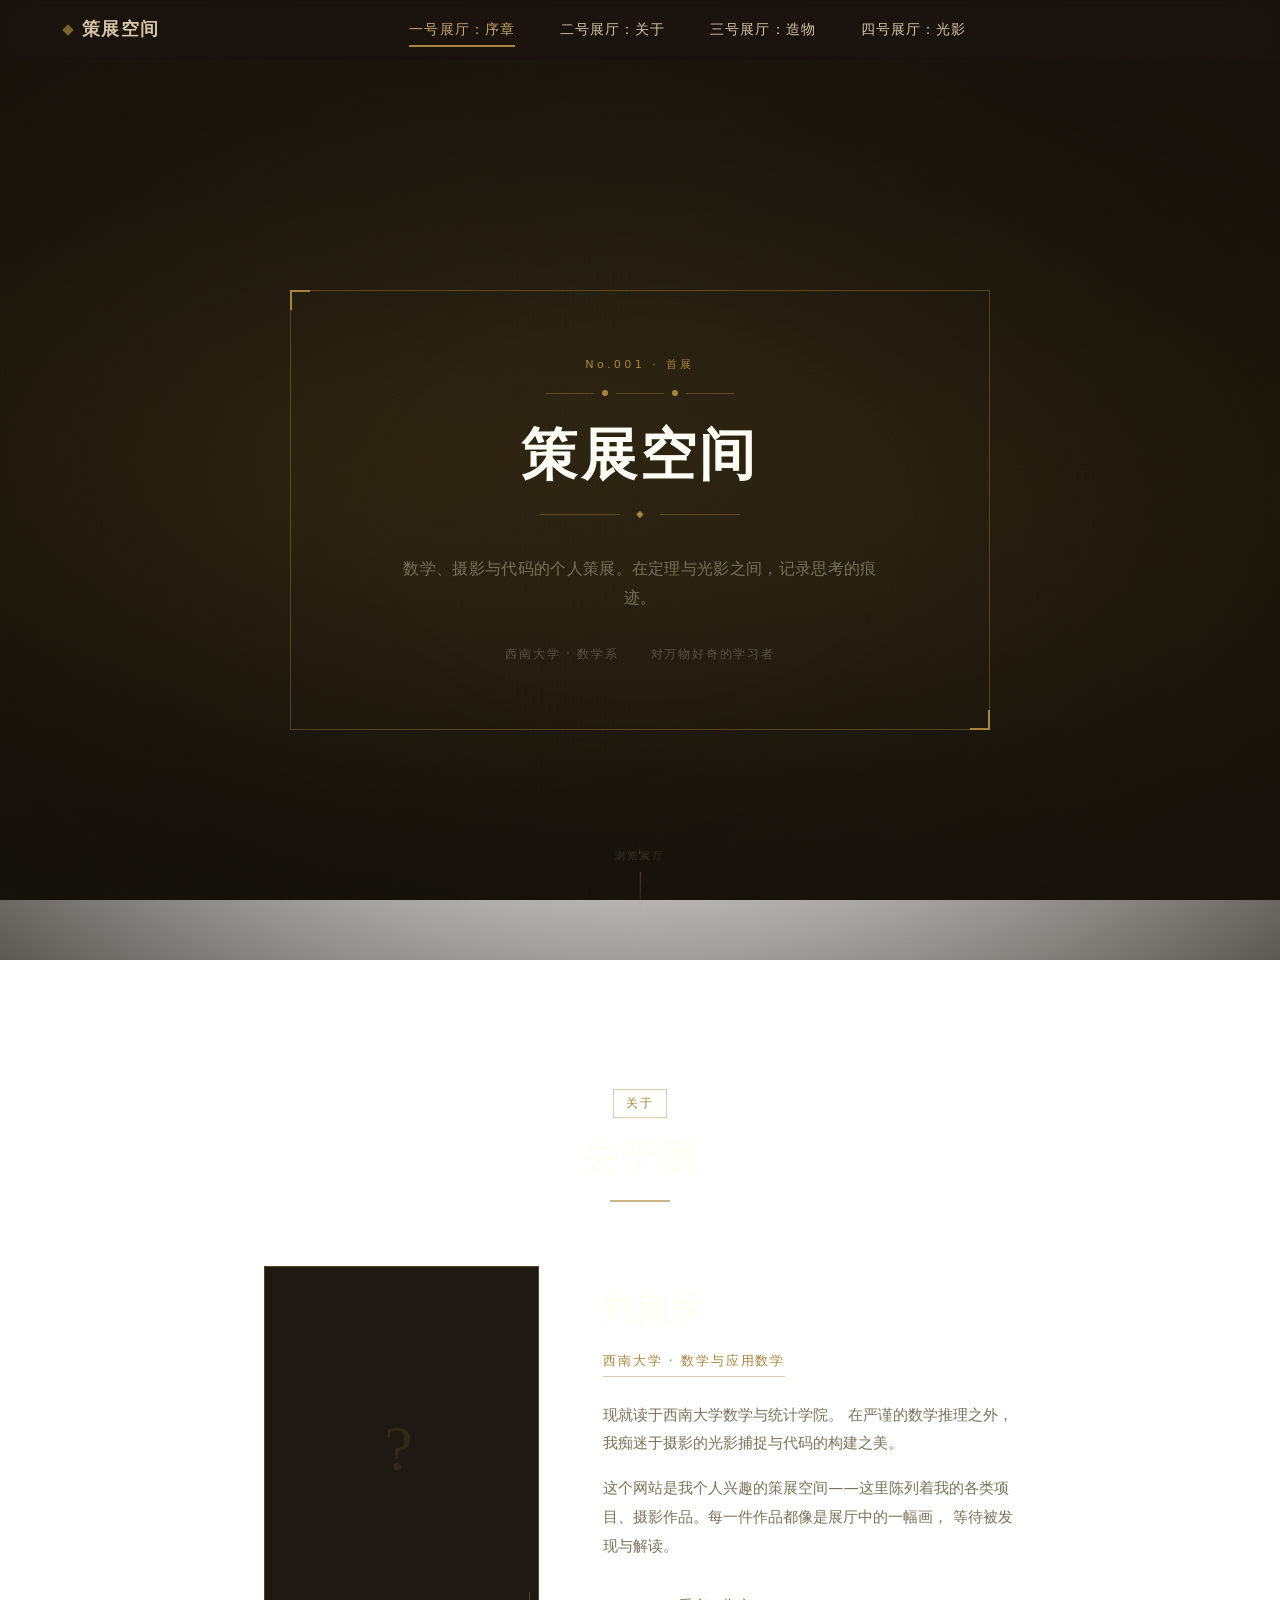
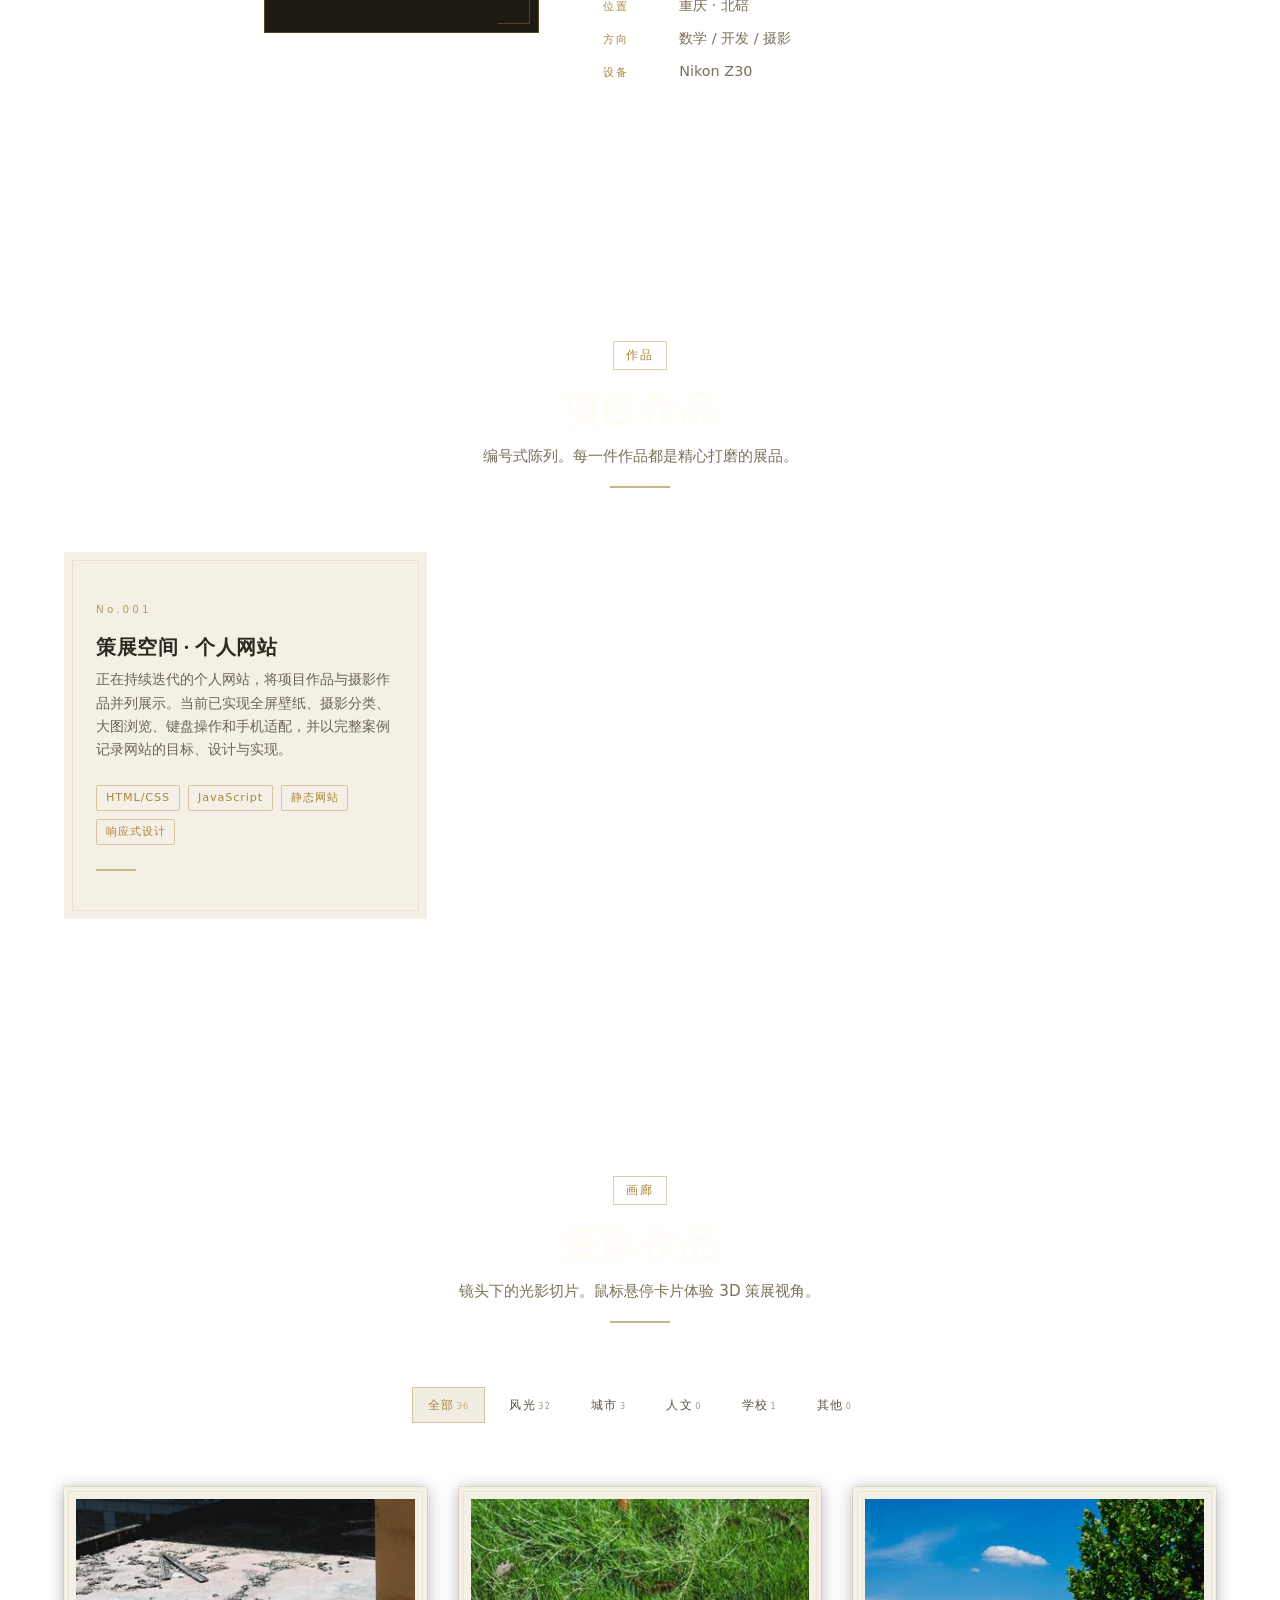
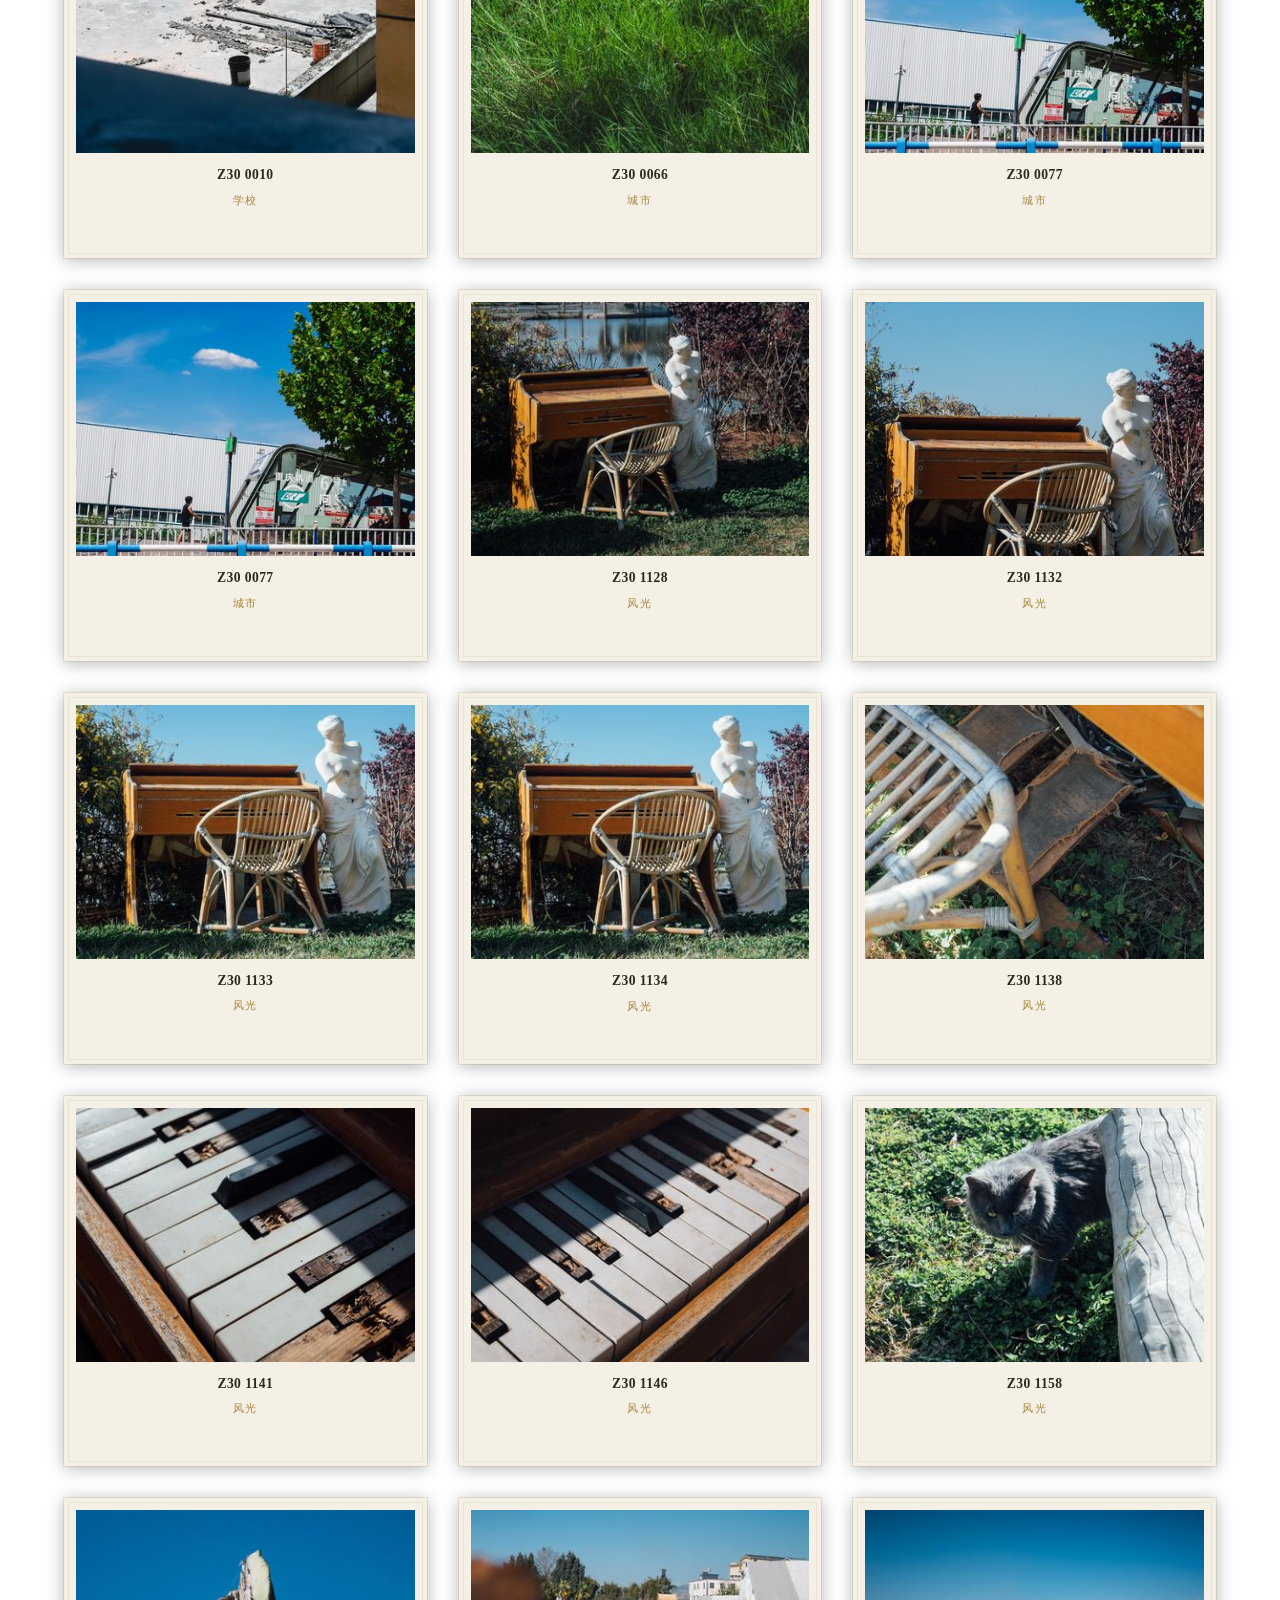
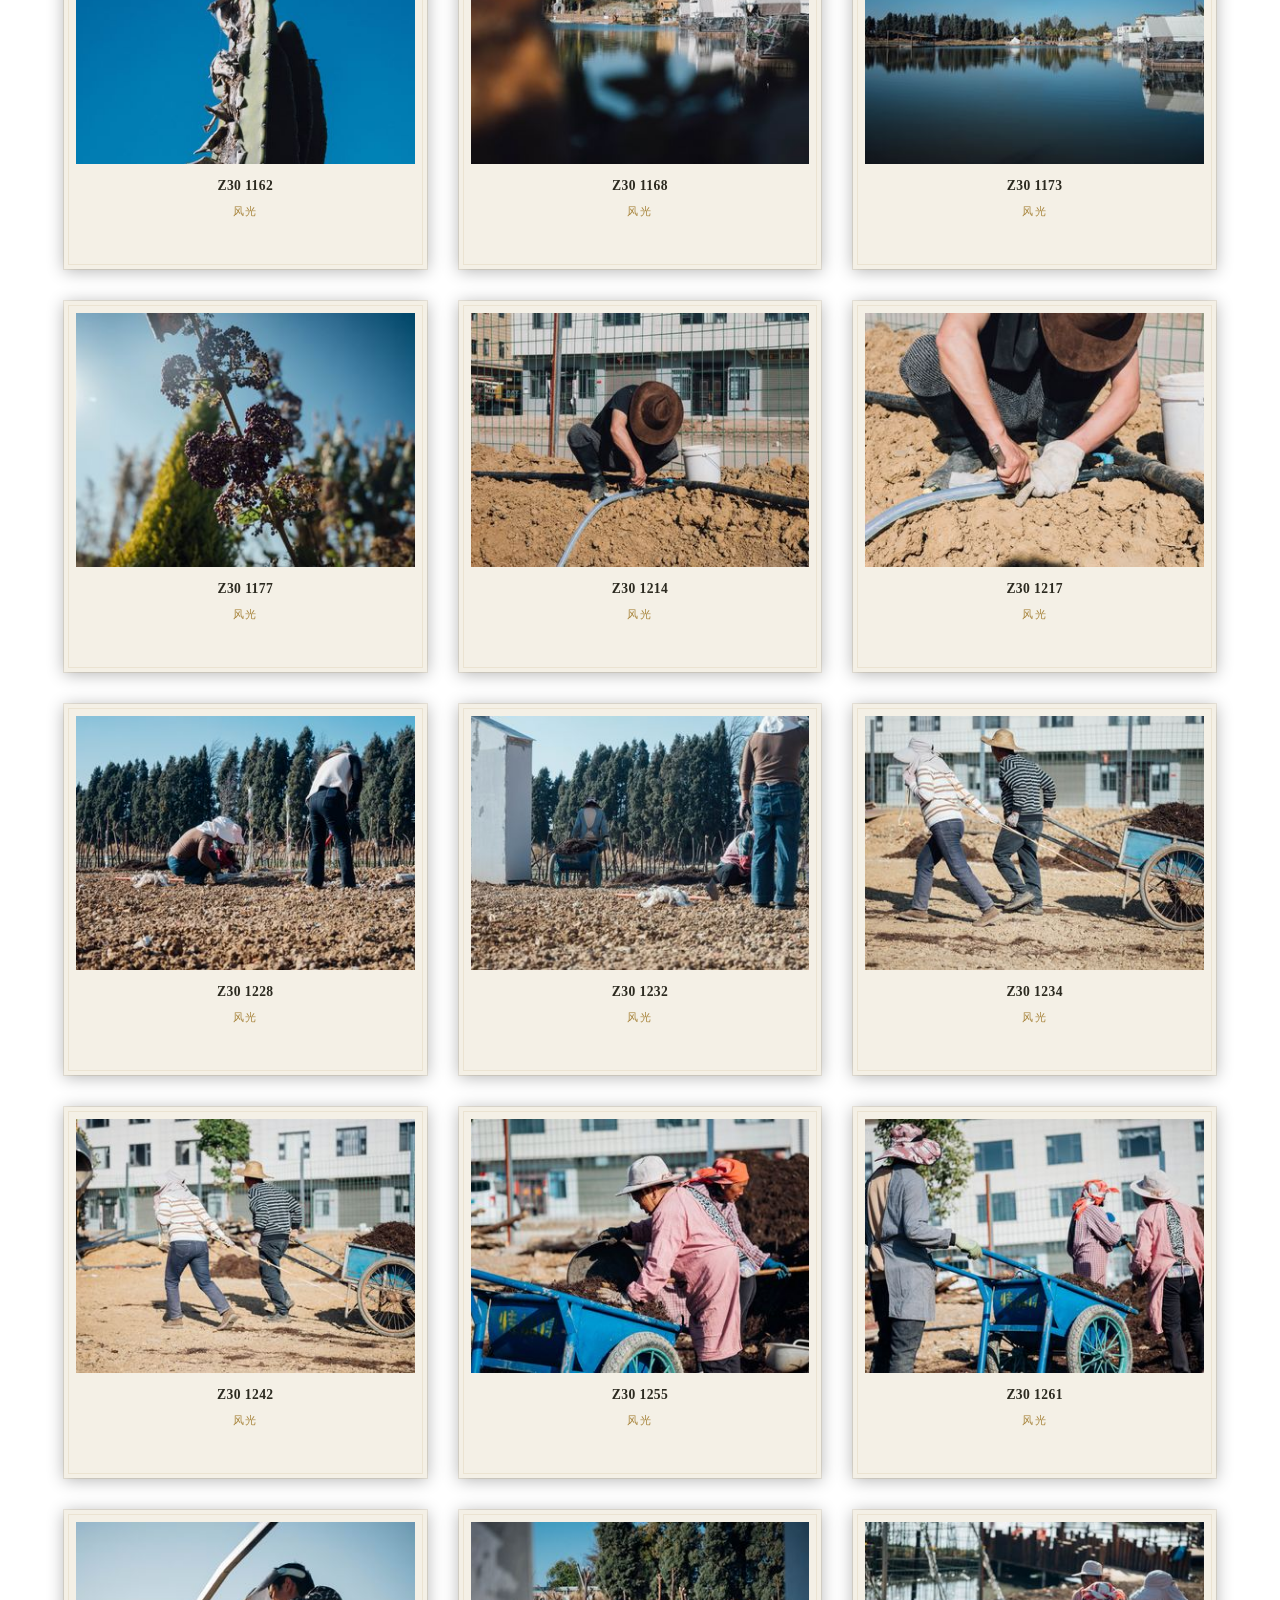
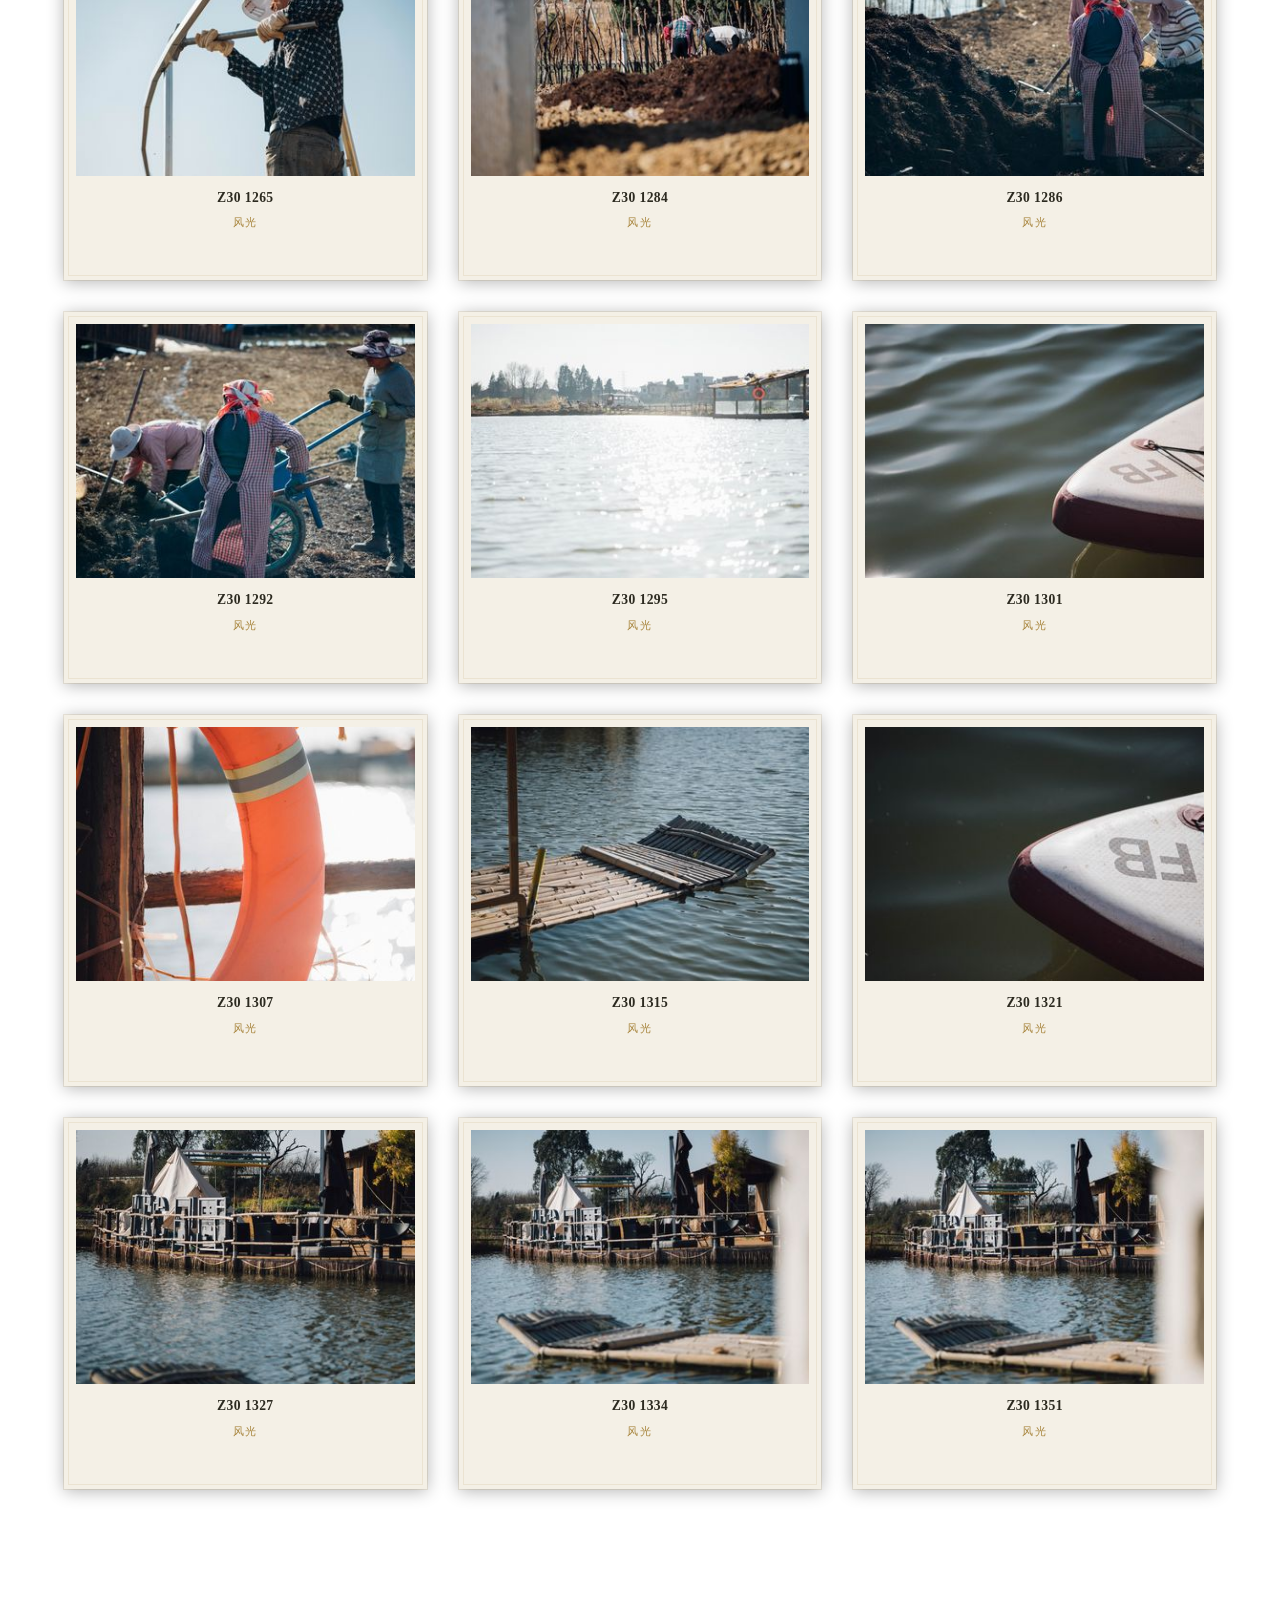
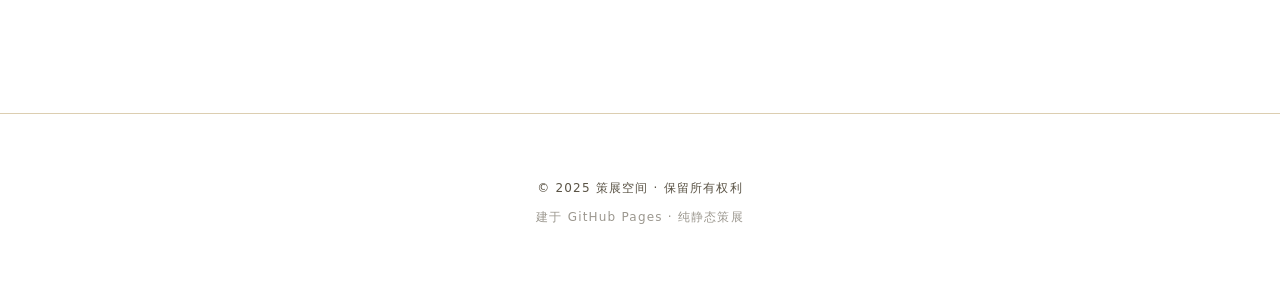
==== commit 7a552159: "feat: showcase the personal website as a complete project case Present the user-confirmed website pr" ====
--- a/index.html
+++ b/index.html
@@ -238,7 +238,7 @@
   <script src="js/card-tilt.js"></script>
   <script src="js/lightbox.js"></script>
   <script src="js/gallery.js"></script>
-  <script src="js/main.js"></script>
+  <script src="js/main.js?v=site-case-20261104"></script>
 
 </body>
 </html>
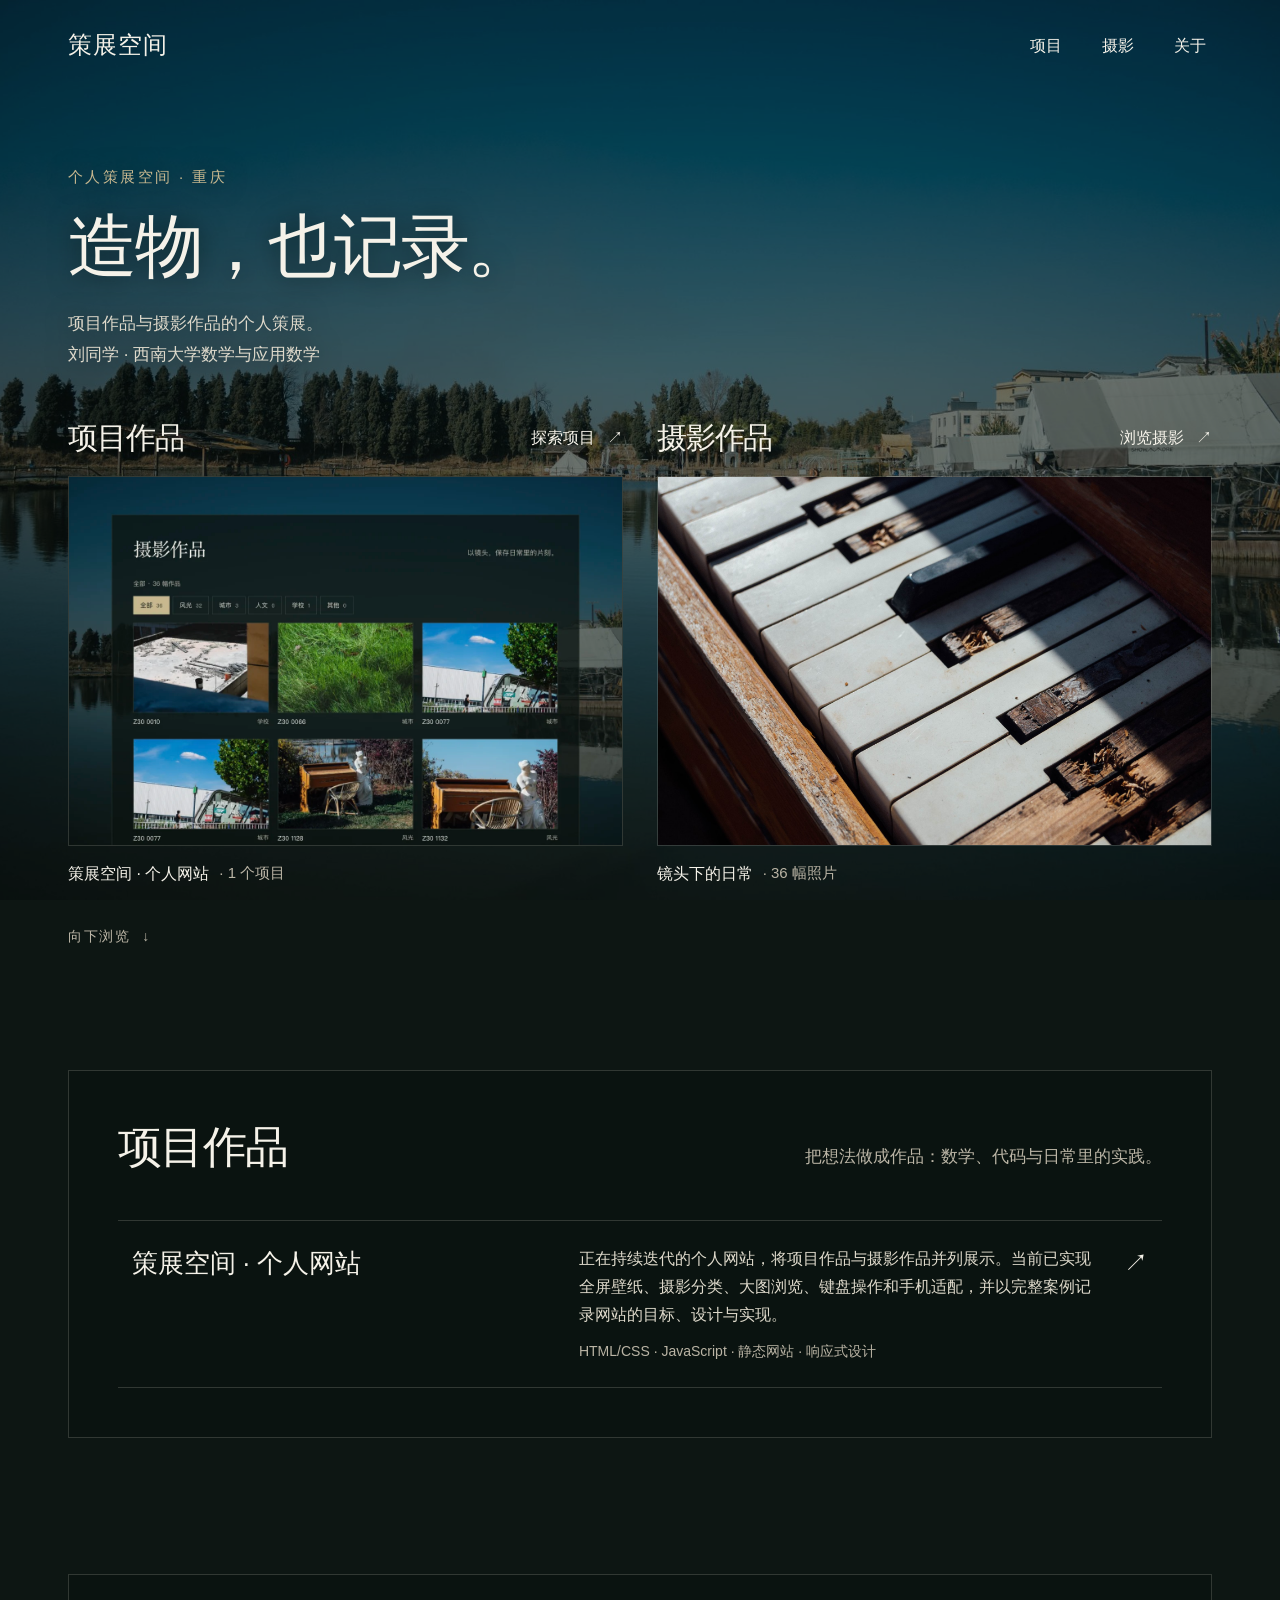
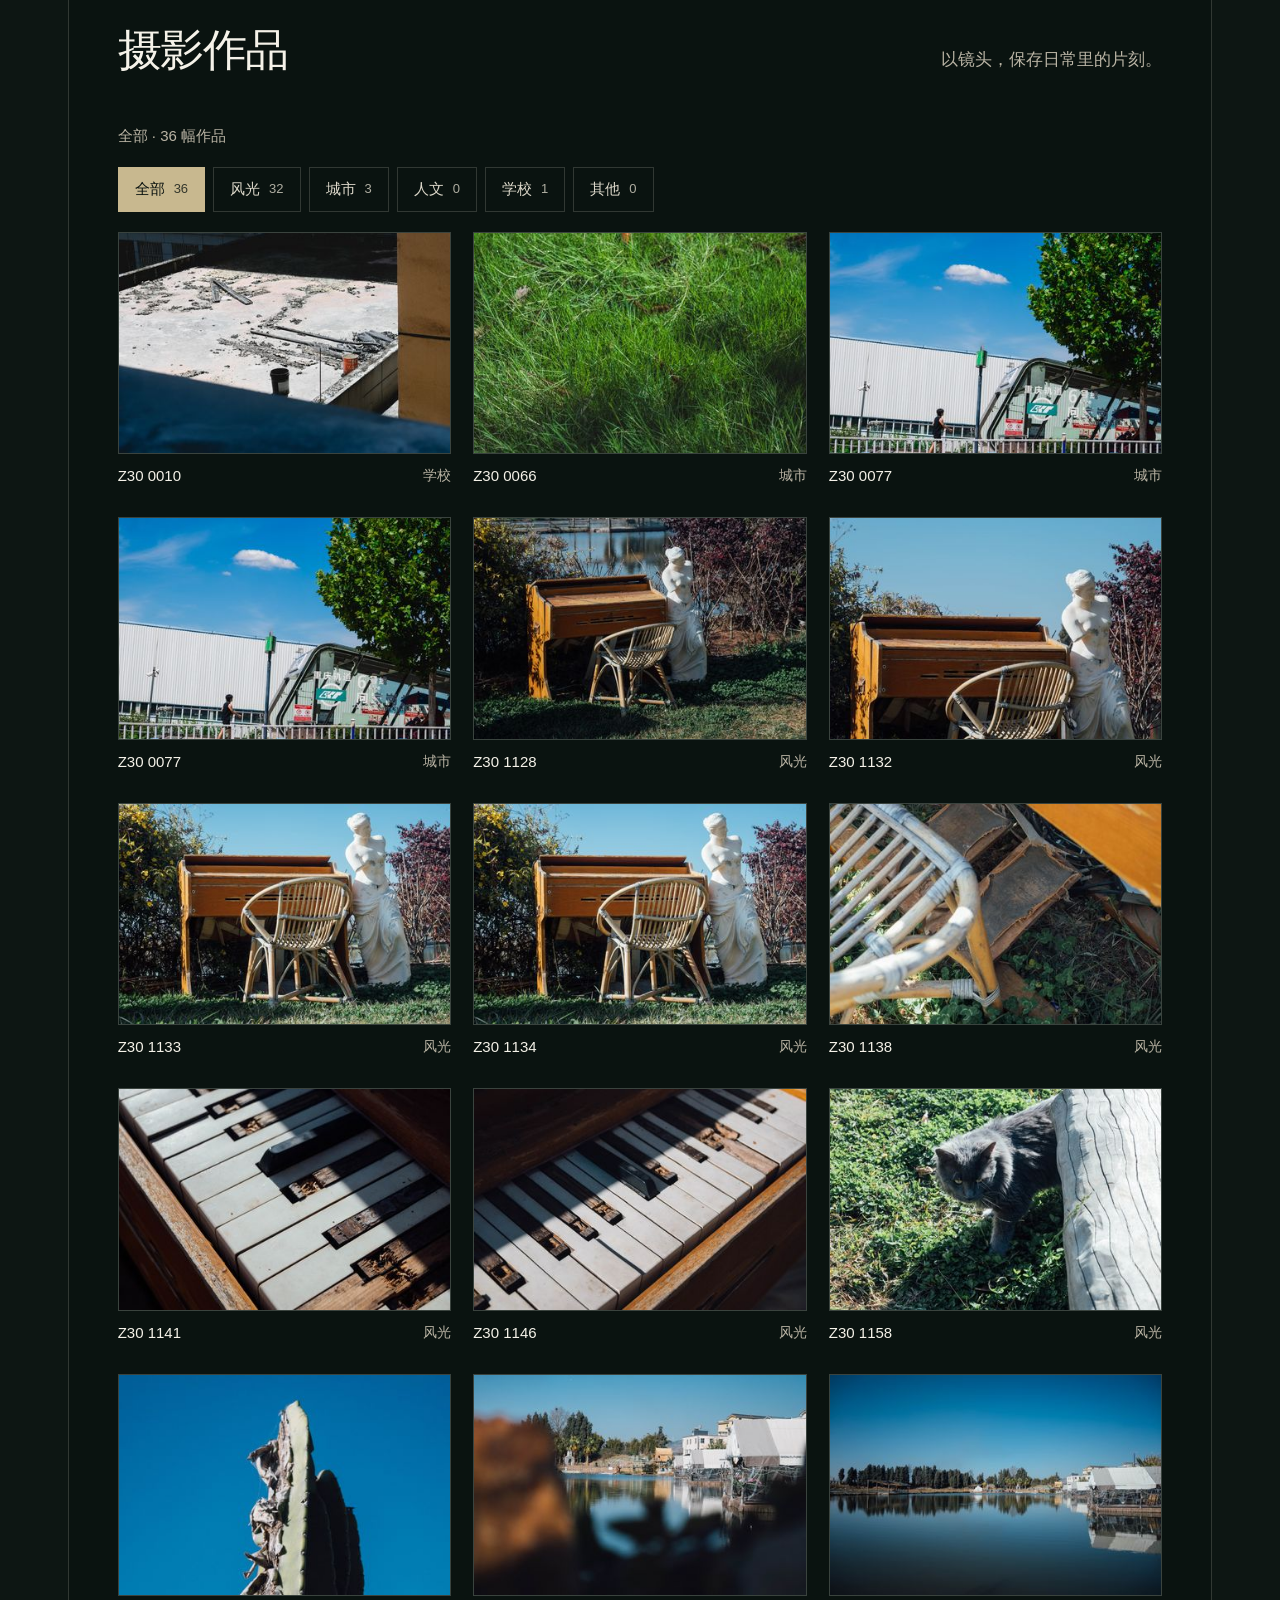
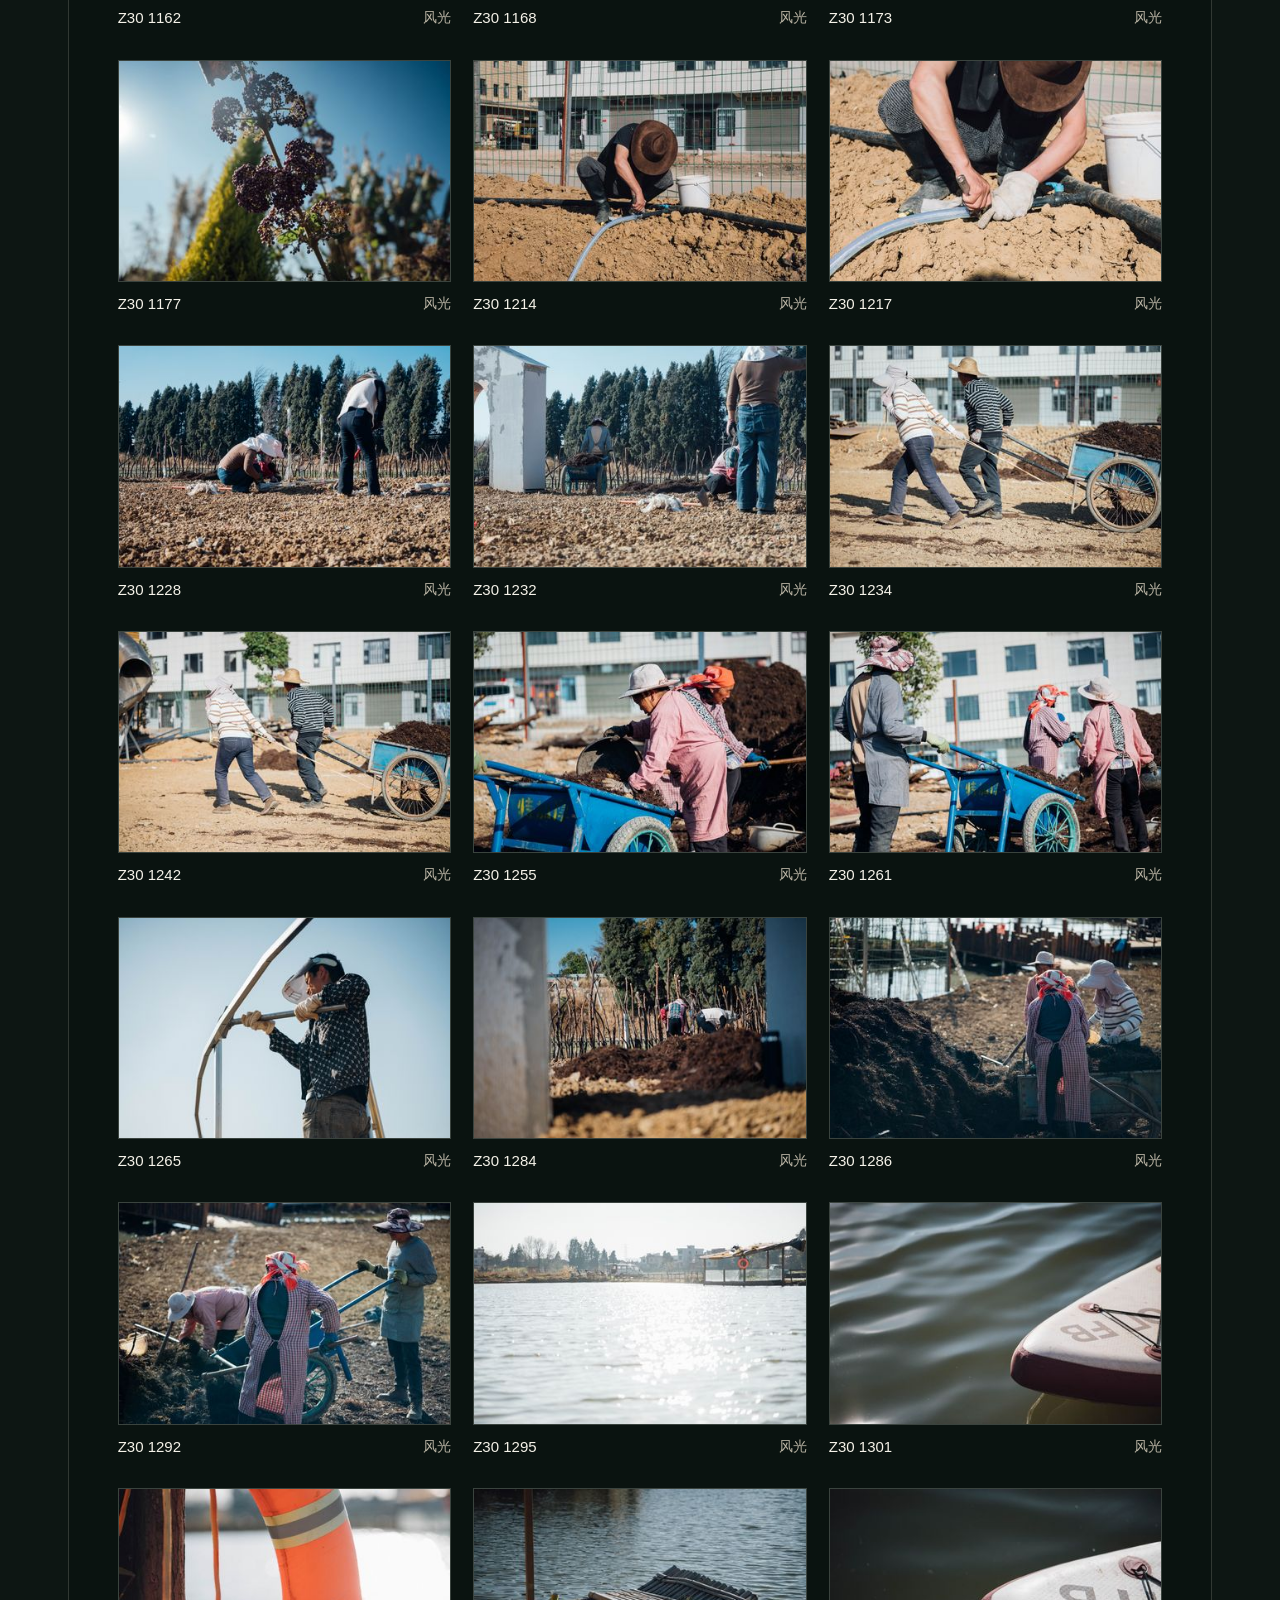
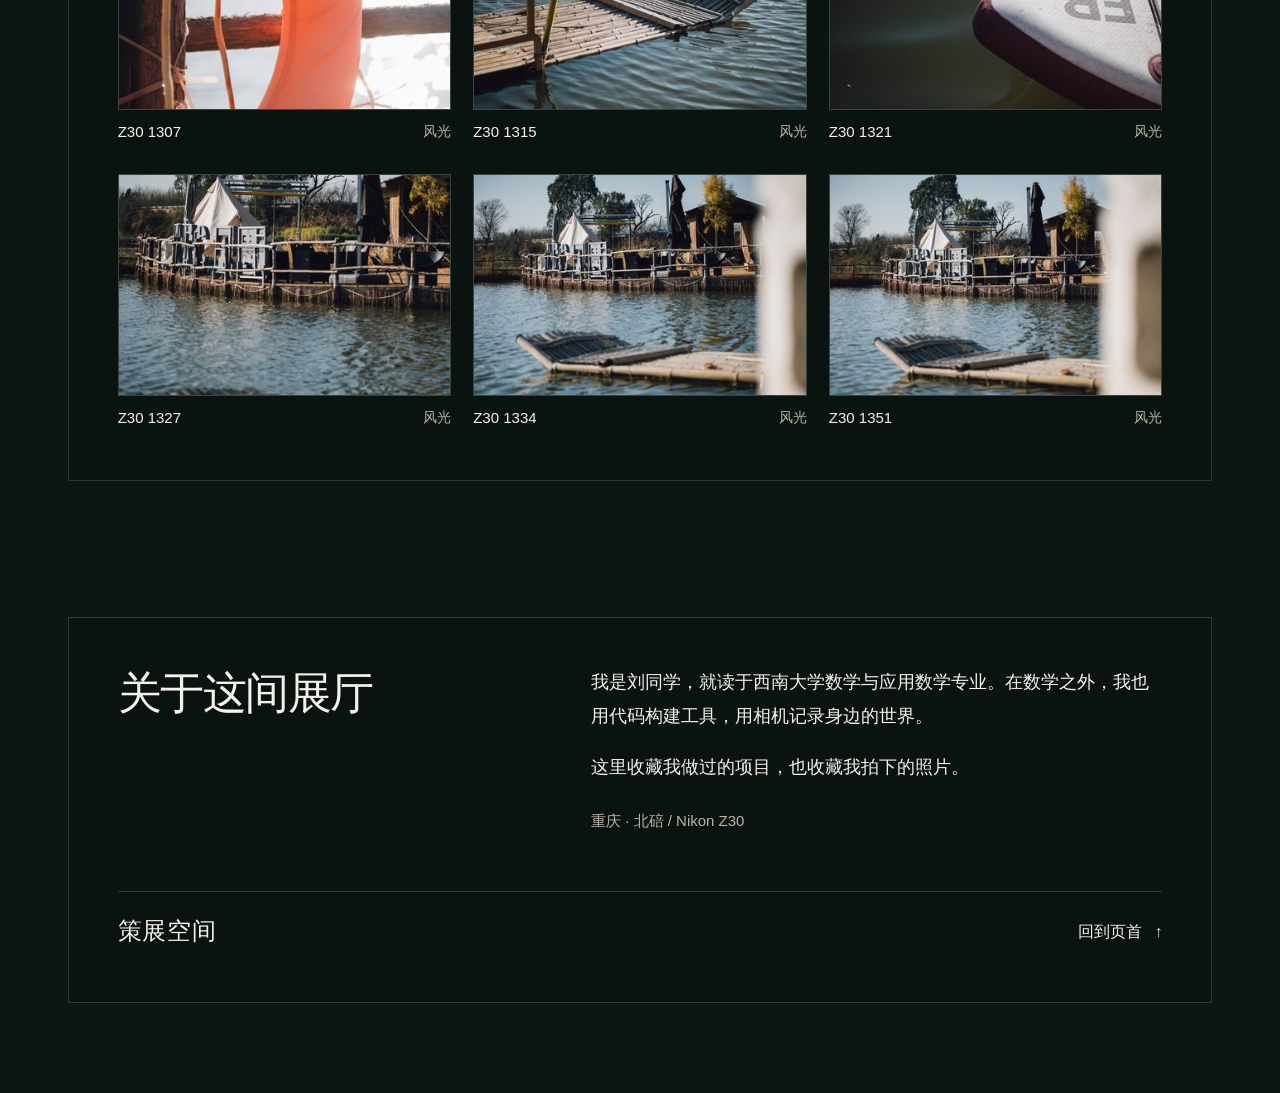
==== commit d8611ba4: "feat: publish the wallpaper portfolio as the production homepage Promote the accepted wallpaper layo" ====
--- a/index.html
+++ b/index.html
@@ -1,244 +1,155 @@
 <!DOCTYPE html>
 <html lang="zh-CN">
 <head>
-  <meta charset="UTF-8" />
-  <meta name="viewport" content="width=device-width, initial-scale=1.0" />
-  <meta name="description" content="个人主页 — 数学、摄影与代码的策展空间" />
-  <title>策展空间 · 个人主页</title>
-
-  <!-- CSS (顺序: reset → variables → layout → 板块) -->
-  <link rel="stylesheet" href="css/reset.css" />
-  <link rel="stylesheet" href="css/variables.css" />
-  <link rel="stylesheet" href="css/layout.css" />
-  <link rel="stylesheet" href="css/hero.css" />
-  <link rel="stylesheet" href="css/about.css" />
-  <link rel="stylesheet" href="css/projects.css" />
-  <link rel="stylesheet" href="css/gallery.css" />
-  <link rel="stylesheet" href="css/lightbox.css" />
-  <link rel="stylesheet" href="css/hero-effects.css" />
-  <link rel="stylesheet" href="css/nav.css" />
-
-  <!-- Favicon (简单几何图形 SVG) -->
-  <link rel="icon" href="data:image/svg+xml,<svg xmlns='http://www.w3.org/2000/svg' viewBox='0 0 100 100'><rect width='100' height='100' fill='%2317130C' rx='4'/><text y='72' font-size='60' text-anchor='middle' x='50' fill='%23A8853D' font-family='serif'>策</text></svg>" />
+  <meta charset="UTF-8">
+  <meta name="viewport" content="width=device-width, initial-scale=1.0">
+  <meta name="description" content="刘同学的个人策展空间：全屏壁纸背景下的项目作品与摄影作品。">
+  <meta name="theme-color" content="#0b1310">
+  <link rel="canonical" href="https://liusolo.top/">
+  <title>策展空间 · 项目与摄影</title>
+  <link rel="icon" href="data:image/svg+xml,%3Csvg xmlns='http://www.w3.org/2000/svg' viewBox='0 0 80 80'%3E%3Crect width='80' height='80' fill='%23192521'/%3E%3Ctext x='40' y='56' text-anchor='middle' font-size='48' fill='%23F2F3EF' font-family='serif'%3E策%3C/text%3E%3C/svg%3E">
+  <link rel="stylesheet" href="css/reset.css">
+  <link rel="stylesheet" href="css/demo-wallpaper.css?v=live-20261104">
+  <noscript><style>.js-loading { display: none; }</style></noscript>
+  <script src="js/demo-wallpaper.js?v=live-20261104" defer></script>
 </head>
 <body>
+  <div class="wallpaper" aria-hidden="true">
+    <div class="wallpaper__image" id="wallpaper-image"></div>
+    <div class="wallpaper__scrim"></div>
+  </div>
 
-  <!-- ═══════════════════════════════════════════
-        顶部导航栏
-        ═══════════════════════════════════════════ -->
-  <header class="nav" id="nav">
-    <div class="nav__inner container">
-      <!-- 左侧: Logo -->
-      <a href="#home" class="nav__logo" aria-label="返回首页">
-        <span class="nav__logo-decor"></span>
-        <span class="nav__logo-text">策展空间</span>
-      </a>
+  <a class="skip-link" href="#main">跳到作品</a>
 
-      <!-- 中间: 导航链接 -->
-      <nav class="nav__menu" id="nav-menu" aria-label="主导航">
-        <ul class="nav__links">
-          <li><a href="#home" class="nav__link nav__link--active">一号展厅：序章</a></li>
-          <li><a href="#about" class="nav__link">二号展厅：关于</a></li>
-          <li><a href="#projects" class="nav__link">三号展厅：造物</a></li>
-          <li><a href="#gallery" class="nav__link">四号展厅：光影</a></li>
-        </ul>
-      </nav>
+  <header class="hero" id="home">
+    <div class="shell">
+      <div class="site-nav" data-enter style="--enter-delay: 0ms">
+        <a class="wordmark" href="#home" aria-label="策展空间，返回页首">策展空间</a>
+        <nav class="site-nav__links" aria-label="主导航">
+          <a href="#projects">项目</a>
+          <a href="#photography">摄影</a>
+          <a href="#about">关于</a>
+        </nav>
+      </div>
 
-      <!-- 右侧: 操作按钮 -->
-      <div class="nav__actions">
-        <!-- 汉堡菜单 (移动端) -->
-        <button class="nav__hamburger" id="nav-hamburger" aria-expanded="false" aria-controls="nav-menu" aria-label="打开菜单">
-          <span class="nav__hamburger-line"></span>
-          <span class="nav__hamburger-line"></span>
-        </button>
+      <div class="hero__intro">
+        <p class="hero__eyebrow" data-enter style="--enter-delay: 60ms">个人策展空间 · 重庆</p>
+        <h1 data-enter style="--enter-delay: 120ms">造物，也记录。</h1>
+        <p class="hero__lede" data-enter style="--enter-delay: 180ms">项目作品与摄影作品的个人策展。<br>刘同学 · 西南大学数学与应用数学</p>
       </div>
+
+      <div class="portals">
+        <article class="portal" data-enter style="--enter-delay: 240ms">
+          <div class="portal__heading">
+            <h2>项目作品</h2>
+            <a class="action-link" href="#projects">探索项目 <span aria-hidden="true">↗</span></a>
+          </div>
+          <a class="portal__media project-cover" id="featured-project-cover" href="#projects" aria-label="查看项目作品">
+            <img class="project-cover__image" id="featured-project-image" alt="" width="1440" height="900">
+            <span class="project-cover__kind" id="featured-project-kind">个人网站</span>
+            <span class="project-cover__title" id="featured-project-name" aria-hidden="true">策展<br>空间</span>
+            <span class="project-cover__note">从一个想法，到一件作品。</span>
+          </a>
+          <p class="portal__caption">
+            <span id="featured-project-title">策展空间 · 个人网站</span>
+            <span class="portal__meta" id="project-count">· 持续迭代</span>
+          </p>
+        </article>
+
+        <article class="portal" data-enter style="--enter-delay: 300ms">
+          <div class="portal__heading">
+            <h2>摄影作品</h2>
+            <a class="action-link" href="#photography">浏览摄影 <span aria-hidden="true">↗</span></a>
+          </div>
+          <a class="portal__media photo-cover" href="#photography" aria-label="浏览摄影作品">
+            <img id="featured-photo" src="photos/full/photo_048.jpg" alt="摄影作品：旧钢琴琴键" width="2000" height="1333" fetchpriority="high">
+          </a>
+          <p class="portal__caption">
+            <span>镜头下的日常</span>
+            <span class="portal__meta" id="photo-count">· 36 幅照片</span>
+          </p>
+        </article>
+      </div>
+
+      <p class="hero__scroll" data-enter style="--enter-delay: 360ms">向下浏览 <span aria-hidden="true">↓</span></p>
     </div>
   </header>
 
-  <!-- 移动端遮罩 -->
-  <div class="nav__overlay" id="nav-overlay"></div>
+  <main id="main">
+    <section class="chapter" id="projects" aria-labelledby="projects-heading">
+      <div class="shell">
+        <div class="panel reveal">
+          <div class="section-heading">
+            <h2 id="projects-heading">项目作品</h2>
+            <p>把想法做成作品：数学、代码与日常里的实践。</p>
+          </div>
+          <div class="project-list" id="wallpaper-projects" aria-live="polite">
+            <p class="status js-loading">正在整理项目作品…</p>
+          </div>
+          <noscript>
+            <p class="status">启用 JavaScript 后可浏览完整项目清单，也可以直接阅读 <a href="project.html?id=personal-site">策展空间网站项目</a>。</p>
+          </noscript>
+        </div>
+      </div>
+    </section>
 
-  <!-- ═══════════════════════════════════════════
-        Hero 首屏
-        ═══════════════════════════════════════════ -->
-  <header class="hero" id="home">
+    <section class="chapter" id="photography" aria-labelledby="photography-heading">
+      <div class="shell" id="gallery">
+        <div class="panel reveal">
+          <div class="section-heading">
+            <h2 id="photography-heading">摄影作品</h2>
+            <p>以镜头，保存日常里的片刻。</p>
+          </div>
+          <p class="photo-summary" id="wallpaper-photo-summary" aria-live="polite"></p>
+          <div class="photo-filters" id="wallpaper-photo-filters" role="group" aria-label="筛选摄影作品" hidden></div>
+          <div class="photo-grid" id="wallpaper-photos" aria-live="polite">
+            <p class="status js-loading">正在整理摄影作品…</p>
+          </div>
+          <noscript>
+            <p class="status">摄影合集需要启用 JavaScript。你也可以直接查看 <a href="photos/full/photo_048.jpg">摄影作品《旧钢琴琴键》</a>。</p>
+          </noscript>
+        </div>
+      </div>
+    </section>
 
-    <!-- 动态背景层：Ken Burns 推拉 + 金色光点漂浮 -->
-    <div class="hero__bg"></div>
-    <div class="hero__particles">
-      <span class="hero__particle"></span><span class="hero__particle"></span>
-      <span class="hero__particle"></span><span class="hero__particle"></span>
-      <span class="hero__particle"></span><span class="hero__particle"></span>
-      <span class="hero__particle"></span><span class="hero__particle"></span>
-      <span class="hero__particle"></span><span class="hero__particle"></span>
-      <span class="hero__particle"></span><span class="hero__particle"></span>
-    </div>
-
-    <div class="hero__frame fade-in">
-      <div class="hero__number">No.001 · 首展</div>
-
-      <!-- 装饰 -->
-      <div class="hero__ornament">
-        <span class="hero__ornament-line"></span>
-        <span class="hero__ornament-dot"></span>
-        <span class="hero__ornament-line"></span>
-        <span class="hero__ornament-dot"></span>
-        <span class="hero__ornament-line"></span>
-      </div>
-
-      <h1 class="hero__title">
-        <span class="hero__title-line">策展空间</span>
-      </h1>
-
-      <div class="hero__divider">
-        <span class="hero__divider-line"></span>
-        <span class="hero__divider-icon">◆</span>
-        <span class="hero__divider-line"></span>
-      </div>
-
-      <p class="hero__subtitle">
-        数学、摄影与代码的个人策展。在定理与光影之间，记录思考的痕迹。
-      </p>
-
-      <div class="hero__meta">
-        <span>西南大学 · 数学系</span>
-        <span>对万物好奇的学习者</span>
-      </div>
-    </div>
-
-    <!-- 滚动指示 -->
-    <a href="#about" class="hero__scroll" aria-label="向下滚动">
-      <span class="hero__scroll-text">浏览展厅</span>
-      <span class="hero__scroll-line"></span>
-    </a>
-  </header>
-
-
-  <!-- ═══════════════════════════════════════════
-       关于我
-       ═══════════════════════════════════════════ -->
-  <section class="section" id="about">
-    <div class="container container--narrow">
-
-      <div class="section__header fade-in">
-        <span class="section__label">关于</span>
-        <h2 class="section__title">关于我</h2>
-        <div class="rule"></div>
-      </div>
-
-      <div class="about__content">
-        <!-- 左侧: 肖像 -->
-        <div class="about__portrait fade-in fade-in--delay-1">
-          <div class="about__portrait-frame">
-            <span class="about__portrait-placeholder">?</span>
-          </div>
-        </div>
-
-        <!-- 右侧: 文字 -->
-        <div class="about__text fade-in fade-in--delay-2">
-          <h2 class="about__name">刘同学</h2>
-          <span class="about__role">西南大学 · 数学与应用数学</span>
-
-          <div class="about__bio">
-            <p>
-              现就读于西南大学数学与统计学院。 在严谨的数学推理之外，我痴迷于摄影的光影捕捉与代码的构建之美。
-            </p>
-            <p>
-              这个网站是我个人兴趣的策展空间——这里陈列着我的各类项目、摄影作品。每一件作品都像是展厅中的一幅画，
-              等待被发现与解读。
-            </p>
-          </div>
-
-          <div class="about__details">
-            <div class="about__detail">
-              <span class="about__detail-label">位置</span>
-              <span class="about__detail-value">重庆 · 北碚</span>
-            </div>
-            <div class="about__detail">
-              <span class="about__detail-label">方向</span>
-              <span class="about__detail-value">数学 / 开发 / 摄影</span>
-            </div>
-            <div class="about__detail">
-              <span class="about__detail-label">设备</span>
-              <span class="about__detail-value">Nikon Z30</span>
+    <section class="chapter chapter--about" id="about" aria-labelledby="about-heading">
+      <div class="shell">
+        <div class="panel panel--about reveal">
+          <div class="about-content">
+            <h2 id="about-heading">关于这间展厅</h2>
+            <div class="about-copy">
+              <p>我是刘同学，就读于西南大学数学与应用数学专业。在数学之外，我也用代码构建工具，用相机记录身边的世界。</p>
+              <p>这里收藏我做过的项目，也收藏我拍下的照片。</p>
+              <span class="about-location">重庆 · 北碚 / Nikon Z30</span>
             </div>
           </div>
+          <footer class="site-footer">
+            <a class="wordmark" href="#home">策展空间</a>
+            <a class="action-link" href="#home">回到页首 <span aria-hidden="true">↑</span></a>
+          </footer>
         </div>
       </div>
+    </section>
+  </main>
 
+  <dialog class="photo-viewer" id="wallpaper-viewer" aria-labelledby="viewer-title" aria-describedby="viewer-counter">
+    <div class="photo-viewer__toolbar">
+      <span>摄影作品</span>
+      <button class="viewer-control" id="viewer-close" type="button" aria-label="关闭大图" autofocus>关闭 <span aria-hidden="true">×</span></button>
     </div>
-  </section>
-
-
-  <!-- ═══════════════════════════════════════════
-       项目作品
-       ═══════════════════════════════════════════ -->
-  <section class="section" id="projects">
-    <div class="container">
-
-      <div class="section__header fade-in">
-        <span class="section__label">作品</span>
-        <h2 class="section__title">项目作品</h2>
-        <p class="section__subtitle">
-          编号式陈列。每一件作品都是精心打磨的展品。
-        </p>
-        <div class="rule"></div>
-      </div>
-
-      <div class="projects__grid" id="projects-grid">
-        <!-- 由 main.js 动态渲染 -->
-      </div>
-
+    <figure class="photo-viewer__figure">
+      <img id="viewer-image" alt="">
+      <figcaption class="photo-viewer__caption">
+        <div><h2 id="viewer-title"></h2><p id="viewer-category"></p></div>
+        <p id="viewer-counter" aria-live="polite"></p>
+      </figcaption>
+    </figure>
+    <p class="photo-viewer__status" id="viewer-status" role="status" hidden></p>
+    <div class="photo-viewer__navigation">
+      <button class="viewer-control" id="viewer-prev" type="button" aria-label="上一张"><span aria-hidden="true">←</span> 上一张</button>
+      <span class="photo-viewer__hint">方向键切换 · Esc 关闭</span>
+      <button class="viewer-control" id="viewer-next" type="button" aria-label="下一张">下一张 <span aria-hidden="true">→</span></button>
     </div>
-  </section>
-
-
-  <!-- ═══════════════════════════════════════════
-       摄影作品
-       ═══════════════════════════════════════════ -->
-  <section class="section" id="gallery">
-    <div class="container">
-
-      <div class="section__header fade-in">
-        <span class="section__label">画廊</span>
-        <h2 class="section__title">摄影作品</h2>
-        <p class="section__subtitle">
-          镜头下的光影切片。鼠标悬停卡片体验 3D 策展视角。
-        </p>
-        <div class="rule"></div>
-      </div>
-
-      <!-- 分类筛选 -->
-      <div class="gallery__filters fade-in fade-in--delay-1" id="gallery-filters">
-        <!-- 由 gallery.js 动态渲染 -->
-      </div>
-
-      <!-- 照片网格 -->
-      <div class="gallery__grid" id="gallery-grid">
-        <!-- 由 gallery.js 动态渲染 -->
-      </div>
-
-    </div>
-  </section>
-
-
-  <!-- ═══════════════════════════════════════════
-       页脚
-       ═══════════════════════════════════════════ -->
-  <footer style="text-align:center;padding:var(--space-3xl) var(--space-lg);color:var(--text-muted);font-size:0.75rem;letter-spacing:0.1em;border-top:var(--rule-thin);margin-top:var(--space-4xl);">
-    <p>&copy; 2025 策展空间 · 保留所有权利</p>
-    <p style="margin-top:var(--space-sm);opacity:0.6;">建于 GitHub Pages · 纯静态策展</p>
-  </footer>
-
-
-  <!-- ═══════════════════════════════════════════
-       JavaScript (顺序依赖: CardTilt → Lightbox → Gallery → main)
-       ═══════════════════════════════════════════ -->
-  <script src="js/nav.js"></script>
-  <script src="js/card-tilt.js"></script>
-  <script src="js/lightbox.js"></script>
-  <script src="js/gallery.js"></script>
-  <script src="js/main.js?v=site-case-20261104"></script>
-
+  </dialog>
 </body>
 </html>
--- a/css/demo-wallpaper.css
+++ b/css/demo-wallpaper.css
@@ -0,0 +1,494 @@
+/* Full-viewport wallpaper demo; production styles stay untouched.
+   Background mechanism adapted from dmego/home.github.io (MIT, Copyright (c) 2017 Dmego):
+   fixed cover image layer, separate dark scrim, content scrolling above.
+   Implementation and styles are written for this project. */
+:root {
+  --wp-ink: #f5f2e9;
+  --wp-ink-soft: #ded9cb;
+  --wp-ink-muted: #bab4a5;
+  --wp-brass: #c8b88f;
+  --wp-scrim-opacity: 0.55;
+  --wp-panel: rgba(11, 20, 16, 0.78);
+  --wp-line: rgba(245, 242, 233, 0.16);
+  --wp-serif: "Songti SC", "STSong", "Noto Serif SC", "SimSun", Georgia, serif;
+  --wp-sans: "PingFang SC", "Microsoft YaHei", "Segoe UI", -apple-system, BlinkMacSystemFont, sans-serif;
+  --wp-gap: clamp(18px, 2.6vw, 36px);
+}
+
+html {
+  scroll-behavior: smooth;
+  scroll-padding-top: 24px;
+  background-color: #0d1613;
+}
+
+body {
+  position: relative;
+  min-height: 100vh;
+  overflow-x: hidden;
+  color: var(--wp-ink);
+  font-family: var(--wp-sans);
+  font-size: 17px;
+  line-height: 1.75;
+  background: transparent;
+  -webkit-font-smoothing: antialiased;
+}
+
+a { text-underline-offset: .25em; }
+a:focus-visible,
+button:focus-visible { outline: 2px solid var(--wp-brass); outline-offset: 5px; }
+
+.shell {
+  width: 100%;
+  max-width: 1240px;
+  margin-inline: auto;
+  padding-inline: clamp(20px, 4vw, 48px);
+}
+
+/* Fixed wallpaper layer: image below scrim, neither receives pointer events.
+   The CSS default is the first entry of WALLPAPERS in js/demo-wallpaper.js. */
+.wallpaper {
+  position: fixed;
+  top: 0;
+  left: 0;
+  width: 100%;
+  height: 100vh;
+  height: 100lvh;
+  z-index: 0;
+  overflow: hidden;
+  background: #0d1613;
+  pointer-events: none;
+}
+
+.wallpaper__image {
+  position: absolute;
+  inset: 0;
+  background-color: #0d1613;
+  background-image: url("../photos/full/photo_053.jpg");
+  background-position: center center;
+  background-size: cover;
+  background-repeat: no-repeat;
+}
+
+.wallpaper__scrim {
+  position: absolute;
+  inset: 0;
+  background: #071009;
+  opacity: var(--wp-scrim-opacity);
+}
+
+header,
+main { position: relative; z-index: 1; }
+
+.skip-link {
+  position: fixed;
+  top: 12px;
+  left: 12px;
+  z-index: 20;
+  padding: 10px 16px;
+  color: #0b1310;
+  background: var(--wp-ink);
+  transform: translateY(-180%);
+}
+.skip-link:focus { transform: translateY(0); }
+
+/* Hero */
+.hero {
+  min-height: 100svh;
+  padding-bottom: clamp(36px, 6vh, 68px);
+  display: flex;
+  flex-direction: column;
+  justify-content: center;
+}
+.site-nav {
+  min-height: 92px;
+  display: flex;
+  align-items: center;
+  justify-content: space-between;
+  gap: 24px;
+}
+.wordmark {
+  font-family: var(--wp-serif);
+  font-size: 24px;
+  line-height: 1.3;
+  letter-spacing: .035em;
+  white-space: nowrap;
+}
+.site-nav__links { display: flex; align-items: center; gap: 28px; }
+.site-nav__links a {
+  min-width: 44px;
+  min-height: 44px;
+  display: inline-flex;
+  align-items: center;
+  justify-content: center;
+  font-size: 16px;
+}
+.site-nav__links a:hover { color: var(--wp-brass); }
+
+.hero__intro {
+  max-width: 900px;
+  padding-block: clamp(44px, 8vh, 104px) clamp(32px, 5vh, 56px);
+  text-shadow: 0 1px 24px rgba(4, 10, 7, .55);
+}
+.hero__eyebrow {
+  margin-bottom: 18px;
+  color: var(--wp-brass);
+  font-size: 15px;
+  letter-spacing: .16em;
+}
+h1,
+h2 {
+  font-family: var(--wp-serif);
+  font-weight: 400;
+  letter-spacing: -.035em;
+}
+h1 {
+  font-size: clamp(38px, 5.4vw, 78px);
+  line-height: 1.12;
+}
+.hero__lede {
+  margin-top: 22px;
+  max-width: 32em;
+  color: var(--wp-ink-soft);
+  line-height: 1.85;
+}
+
+.portals {
+  display: grid;
+  grid-template-columns: repeat(2, minmax(0, 1fr));
+  gap: var(--wp-gap);
+}
+.portal { min-width: 0; }
+.portal__heading {
+  display: flex;
+  align-items: center;
+  justify-content: space-between;
+  gap: 16px;
+  margin-bottom: 16px;
+}
+.portal__heading h2 { font-size: 30px; line-height: 1.3; }
+.action-link {
+  min-height: 44px;
+  display: inline-flex;
+  align-items: center;
+  gap: 12px;
+  font-size: 16px;
+}
+.action-link span { display: inline-block; }
+.portal__media {
+  width: 100%;
+  aspect-ratio: 3 / 2;
+  display: flex;
+  overflow: hidden;
+  border: 1px solid var(--wp-line);
+}
+.project-cover {
+  position: relative;
+  flex-direction: column;
+  align-items: flex-start;
+  justify-content: space-between;
+  padding: clamp(22px, 2.8vw, 40px);
+  background: rgba(9, 18, 14, .72);
+}
+.project-cover__image { display: none; }
+.project-cover--image { padding: 0; }
+.project-cover--image > span { display: none; }
+.project-cover--image .project-cover__image {
+  display: block;
+  width: 100%;
+  height: 100%;
+  object-fit: cover;
+  object-position: top center;
+}
+.project-cover__kind { color: var(--wp-ink-muted); font-size: 14px; letter-spacing: .08em; }
+.project-cover__title {
+  font-family: Georgia, var(--wp-serif);
+  font-size: clamp(36px, 4.2vw, 62px);
+  line-height: 1.02;
+  letter-spacing: -.035em;
+}
+.project-cover__title span { display: block; }
+.project-cover__note { color: var(--wp-brass); font-size: 14px; }
+.photo-cover img {
+  width: 100%;
+  height: 100%;
+  object-fit: cover;
+  object-position: center 55%;
+}
+.portal__caption {
+  display: flex;
+  flex-wrap: wrap;
+  gap: 4px 10px;
+  margin-top: 14px;
+  font-size: 16px;
+}
+.portal__meta { color: var(--wp-ink-muted); font-size: 15px; }
+
+.hero__scroll {
+  margin-top: clamp(28px, 4vh, 44px);
+  color: var(--wp-ink-muted);
+  font-size: 14px;
+  letter-spacing: .12em;
+}
+.hero__scroll span { display: inline-block; margin-left: 6px; }
+
+/* Chapters: translucent panels let the wallpaper remain visible at the edges and between sections. */
+.chapter { padding-block: clamp(36px, 5.5vw, 68px); }
+.chapter--about { padding-bottom: clamp(48px, 7vw, 96px); }
+.panel {
+  padding: clamp(22px, 3.8vw, 52px);
+  background: var(--wp-panel);
+  border: 1px solid var(--wp-line);
+}
+.section-heading {
+  display: flex;
+  align-items: baseline;
+  justify-content: space-between;
+  gap: 24px;
+  margin-bottom: clamp(28px, 4vw, 44px);
+}
+.section-heading h2,
+.about-content h2 { font-size: clamp(30px, 3.4vw, 46px); line-height: 1.28; }
+.section-heading p { max-width: 30em; color: var(--wp-ink-muted); }
+
+.project-list { border-bottom: 1px solid var(--wp-line); }
+.project-entry {
+  display: grid;
+  grid-template-columns: minmax(0, .9fr) minmax(0, 1.1fr) 28px;
+  gap: 24px;
+  align-items: start;
+  padding: 24px 14px;
+  border-top: 1px solid var(--wp-line);
+}
+.project-entry h3 {
+  font-size: clamp(21px, 2vw, 27px);
+  font-weight: 500;
+  line-height: 1.45;
+}
+.project-entry__description { max-width: 48em; color: var(--wp-ink-soft); font-size: 16px; }
+.project-entry__tags { margin-top: 10px; color: var(--wp-ink-muted); font-size: 14px; }
+.project-entry__arrow { justify-self: end; font-size: 24px; line-height: 1.5; }
+
+.photo-summary { margin-bottom: 18px; color: var(--wp-ink-muted); font-size: 15px; }
+.photo-filters { display: flex; flex-wrap: wrap; gap: 8px; margin-bottom: 20px; }
+.photo-filters[hidden] { display: none; }
+.photo-filter {
+  min-width: 44px;
+  min-height: 44px;
+  display: inline-flex;
+  align-items: center;
+  gap: 9px;
+  padding: 8px 16px;
+  color: var(--wp-ink-soft);
+  border: 1px solid var(--wp-line);
+  font-size: 15px;
+}
+.photo-filter:hover { color: var(--wp-ink); background: rgba(245, 242, 233, .08); }
+.photo-filter[aria-pressed="true"] { color: #0b1310; background: var(--wp-brass); border-color: var(--wp-brass); }
+.photo-filter__count { font-size: 13px; opacity: .78; }
+.photo-grid {
+  display: grid;
+  grid-template-columns: repeat(3, minmax(0, 1fr));
+  gap: 28px 22px;
+}
+.photo-work { min-width: 0; margin: 0; }
+.photo-work__open { display: block; width: 100%; padding: 0; overflow: hidden; }
+.photo-work img {
+  width: 100%;
+  height: auto;
+  aspect-ratio: 3 / 2;
+  object-fit: cover;
+  background: #16211c;
+  border: 1px solid var(--wp-line);
+}
+.photo-work figcaption {
+  display: flex;
+  flex-wrap: wrap;
+  justify-content: space-between;
+  gap: 2px 14px;
+  margin-top: 9px;
+  font-size: 15px;
+}
+.photo-work__category { color: var(--wp-ink-muted); font-size: 14px; }
+
+.status { padding-block: 16px; color: var(--wp-ink-soft); }
+.status a { text-decoration: underline; }
+.photo-grid > .status { grid-column: 1 / -1; }
+
+/* Native dialog viewer, dark-surface variant of the wallpaper demo. */
+.photo-viewer {
+  width: min(1200px, calc(100% - 48px));
+  max-width: none;
+  max-height: calc(100svh - 40px);
+  margin: auto;
+  padding: 24px;
+  overflow-y: auto;
+  color: var(--wp-ink);
+  background: #0b1511;
+  border: 1px solid var(--wp-line);
+}
+.photo-viewer::backdrop { background: rgba(4, 10, 7, .92); }
+.photo-viewer__toolbar,
+.photo-viewer__navigation { display: flex; align-items: center; justify-content: space-between; gap: 20px; }
+.photo-viewer__toolbar { margin-bottom: 12px; }
+.photo-viewer__toolbar > span,
+.photo-viewer__hint { color: var(--wp-ink-muted); font-size: 14px; }
+.viewer-control {
+  min-width: 44px;
+  min-height: 44px;
+  display: inline-flex;
+  align-items: center;
+  justify-content: center;
+  gap: 12px;
+  padding: 8px 14px;
+  color: var(--wp-ink);
+  background: rgba(245, 242, 233, .1);
+  border: 1px solid var(--wp-line);
+}
+.viewer-control:hover { background: rgba(245, 242, 233, .16); }
+.viewer-control:disabled { opacity: .42; cursor: default; }
+.photo-viewer__figure { margin: 0; }
+#viewer-image {
+  display: block;
+  width: auto;
+  height: auto;
+  max-width: 100%;
+  max-height: calc(100svh - 330px);
+  margin-inline: auto;
+  object-fit: contain;
+  background: #08110d;
+}
+.photo-viewer__caption {
+  display: flex;
+  align-items: flex-start;
+  justify-content: space-between;
+  gap: 20px;
+  margin-block: 18px 20px;
+}
+.photo-viewer__caption h2 { font-family: var(--wp-sans); font-size: 22px; line-height: 1.5; }
+#viewer-category, #viewer-counter { color: var(--wp-ink-muted); font-size: 15px; }
+#viewer-counter { white-space: nowrap; padding-top: 5px; }
+.photo-viewer__status { padding-bottom: 20px; color: var(--wp-ink-soft); }
+
+.about-content {
+  display: grid;
+  grid-template-columns: .85fr 1.15fr;
+  gap: clamp(24px, 4vw, 56px);
+}
+.about-copy p { max-width: 36em; font-size: 18px; line-height: 1.85; }
+.about-copy p + p { margin-top: 18px; }
+.about-location { display: block; margin-top: 24px; color: var(--wp-ink-muted); font-size: 15px; }
+.site-footer {
+  display: flex;
+  align-items: center;
+  justify-content: space-between;
+  gap: 24px;
+  margin-top: clamp(32px, 5vw, 56px);
+  padding-top: 18px;
+  border-top: 1px solid var(--wp-line);
+}
+
+/* Restrained feedback, limited to transform/opacity and disabled for reduced motion. */
+@media (prefers-reduced-motion: no-preference) {
+  [data-enter] {
+    animation: wallpaper-rise 700ms cubic-bezier(.22, 1, .36, 1) both;
+    animation-delay: var(--enter-delay, 0ms);
+  }
+  .reveal.is-revealed { animation: wallpaper-rise 700ms cubic-bezier(.22, 1, .36, 1) both; }
+  .action-link span,
+  .project-entry__arrow { transition: transform 180ms ease-out; }
+  .action-link:hover span,
+  .action-link:focus-visible span,
+  .project-entry:hover .project-entry__arrow,
+  .project-entry:focus-visible .project-entry__arrow { transform: translate(3px, -3px); }
+  .photo-cover img { transition: transform 240ms ease-out; }
+  .photo-cover:hover img,
+  .photo-cover:focus-visible img { transform: scale(1.02); }
+  .photo-filter,
+  .viewer-control { transition: transform 160ms ease-out, background-color 160ms ease-out, color 160ms ease-out; }
+  .photo-filter:active,
+  .viewer-control:active { transform: scale(.97); }
+  .photo-viewer[open] { animation: viewer-enter 240ms ease-out; }
+  .project-entry { transition: background-color 180ms ease-out; }
+  .project-entry:hover { background: rgba(245, 242, 233, .05); }
+  .photo-work img { transition: transform 240ms ease-out; }
+  .photo-work:hover img,
+  .photo-work__open:focus-visible img { transform: scale(1.015); }
+}
+
+@keyframes wallpaper-rise {
+  from { opacity: 0; transform: translateY(18px); }
+  to { opacity: 1; transform: translateY(0); }
+}
+
+@keyframes viewer-enter {
+  from { opacity: 0; transform: translateY(8px); }
+  to { opacity: 1; transform: translateY(0); }
+}
+
+@media (prefers-reduced-motion: reduce) {
+  html { scroll-behavior: auto; }
+  .skip-link { transition: none; }
+}
+
+@media (max-width: 900px) {
+  .hero { justify-content: flex-start; }
+  .hero__intro { padding-block: clamp(36px, 7vh, 76px) clamp(26px, 4vh, 44px); }
+  .photo-grid { grid-template-columns: repeat(2, minmax(0, 1fr)); }
+  .project-entry { grid-template-columns: minmax(0, .9fr) minmax(0, 1.1fr) 22px; gap: 18px; }
+  .about-content { grid-template-columns: 1fr; gap: 20px; }
+}
+
+@media (max-width: 540px) {
+  body { font-size: 16px; }
+  .shell { padding-inline: 16px; }
+  .site-nav { min-height: 68px; gap: 12px; }
+  .wordmark { font-size: 20px; }
+  .site-nav__links { gap: 10px; }
+  .site-nav__links a { min-width: 44px; font-size: 15px; }
+  .hero { padding-bottom: 30px; }
+  .hero__intro { padding-block: 34px 24px; }
+  .hero__eyebrow { margin-bottom: 12px; font-size: 13px; }
+  h1 { font-size: clamp(34px, 9vw, 44px); }
+  .hero__lede { margin-top: 14px; font-size: 16px; }
+  .portals { gap: 12px; }
+  .portal__heading { flex-direction: column; align-items: flex-start; gap: 0; margin-bottom: 8px; }
+  .portal__heading h2 { font-size: 23px; }
+  .action-link { font-size: 14px; gap: 8px; }
+  .portal__media { aspect-ratio: 1 / 1; }
+  .project-cover { padding: 14px; }
+  .project-cover__title { font-size: clamp(19px, 5.8vw, 27px); }
+  .project-cover__kind { font-size: 12px; letter-spacing: .04em; }
+  .project-cover__note { display: none; }
+  .portal__caption { flex-direction: column; gap: 0; margin-top: 10px; font-size: 15px; line-height: 1.5; }
+  .portal__meta { font-size: 14px; }
+  .hero__scroll { margin-top: 22px; font-size: 13px; }
+  .chapter { padding-block: 20px; }
+  .chapter--about { padding-bottom: 32px; }
+  .panel { padding: 18px 16px; }
+  .section-heading { flex-direction: column; align-items: flex-start; gap: 8px; margin-bottom: 24px; }
+  .section-heading h2,
+  .about-content h2 { font-size: 30px; }
+  .section-heading p { font-size: 15px; }
+  .project-entry { grid-template-columns: minmax(0, 1fr) 22px; gap: 10px; padding: 18px 6px; }
+  .project-entry h3 { font-size: 21px; }
+  .project-entry__body { grid-column: 1 / -1; grid-row: 2; }
+  .project-entry__arrow { grid-column: 2; grid-row: 1; font-size: 22px; }
+  .project-entry__description { font-size: 15px; }
+  .project-entry__tags { margin-top: 8px; font-size: 13px; }
+  .photo-summary { margin-bottom: 16px; font-size: 14px; }
+  .photo-filters { gap: 6px; margin-bottom: 16px; }
+  .photo-filter { padding-inline: 12px; font-size: 14px; }
+  .photo-filter__count { font-size: 12px; }
+  .photo-grid { gap: 20px 12px; }
+  .photo-work figcaption { flex-direction: column; gap: 0; font-size: 14px; }
+  .photo-work__category { font-size: 13px; }
+  .about-copy p { font-size: 16px; }
+  .about-location { margin-top: 18px; font-size: 14px; }
+  .site-footer { margin-top: 28px; }
+  .photo-viewer { width: calc(100% - 24px); max-height: calc(100svh - 24px); padding: 14px; }
+  .photo-viewer__toolbar,
+  .photo-viewer__navigation { gap: 12px; }
+  .photo-viewer__caption { margin-block: 14px 18px; }
+  .photo-viewer__caption h2 { font-size: 20px; }
+  .photo-viewer__hint { display: none; }
+}
